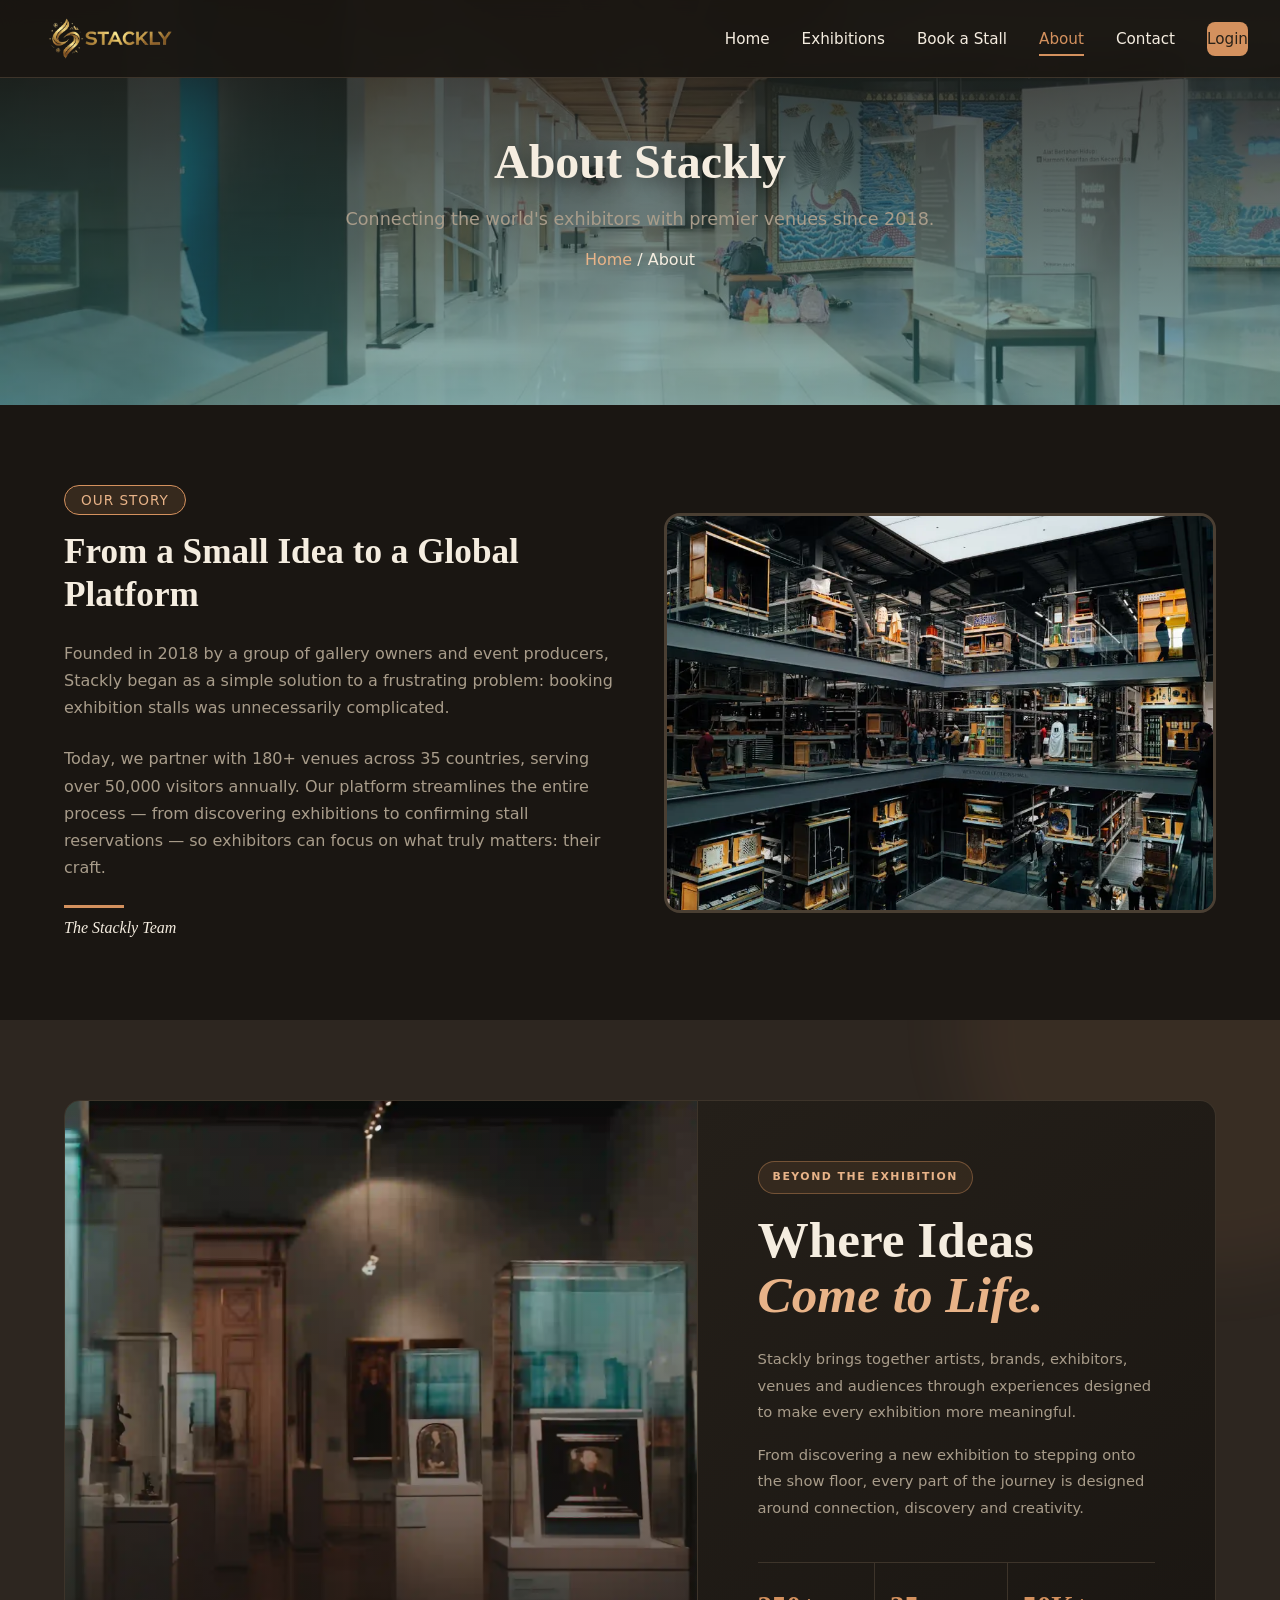
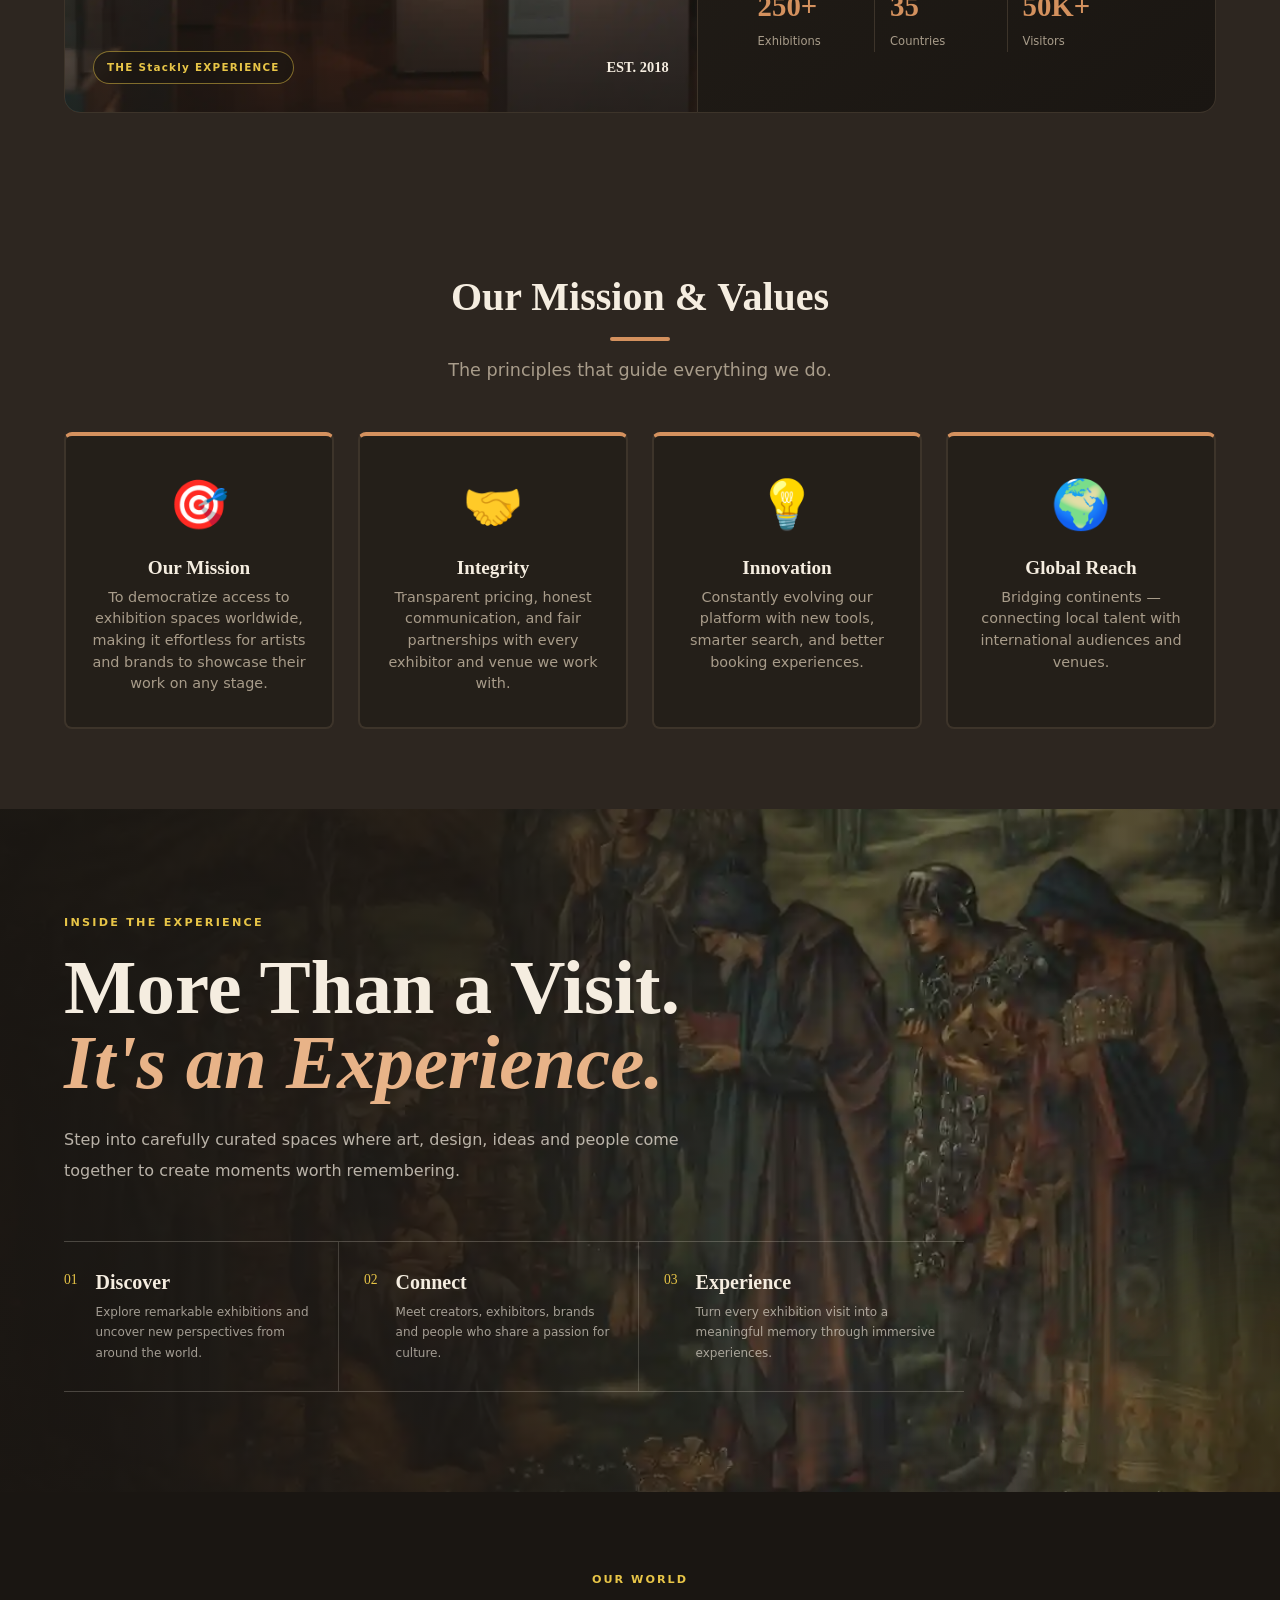
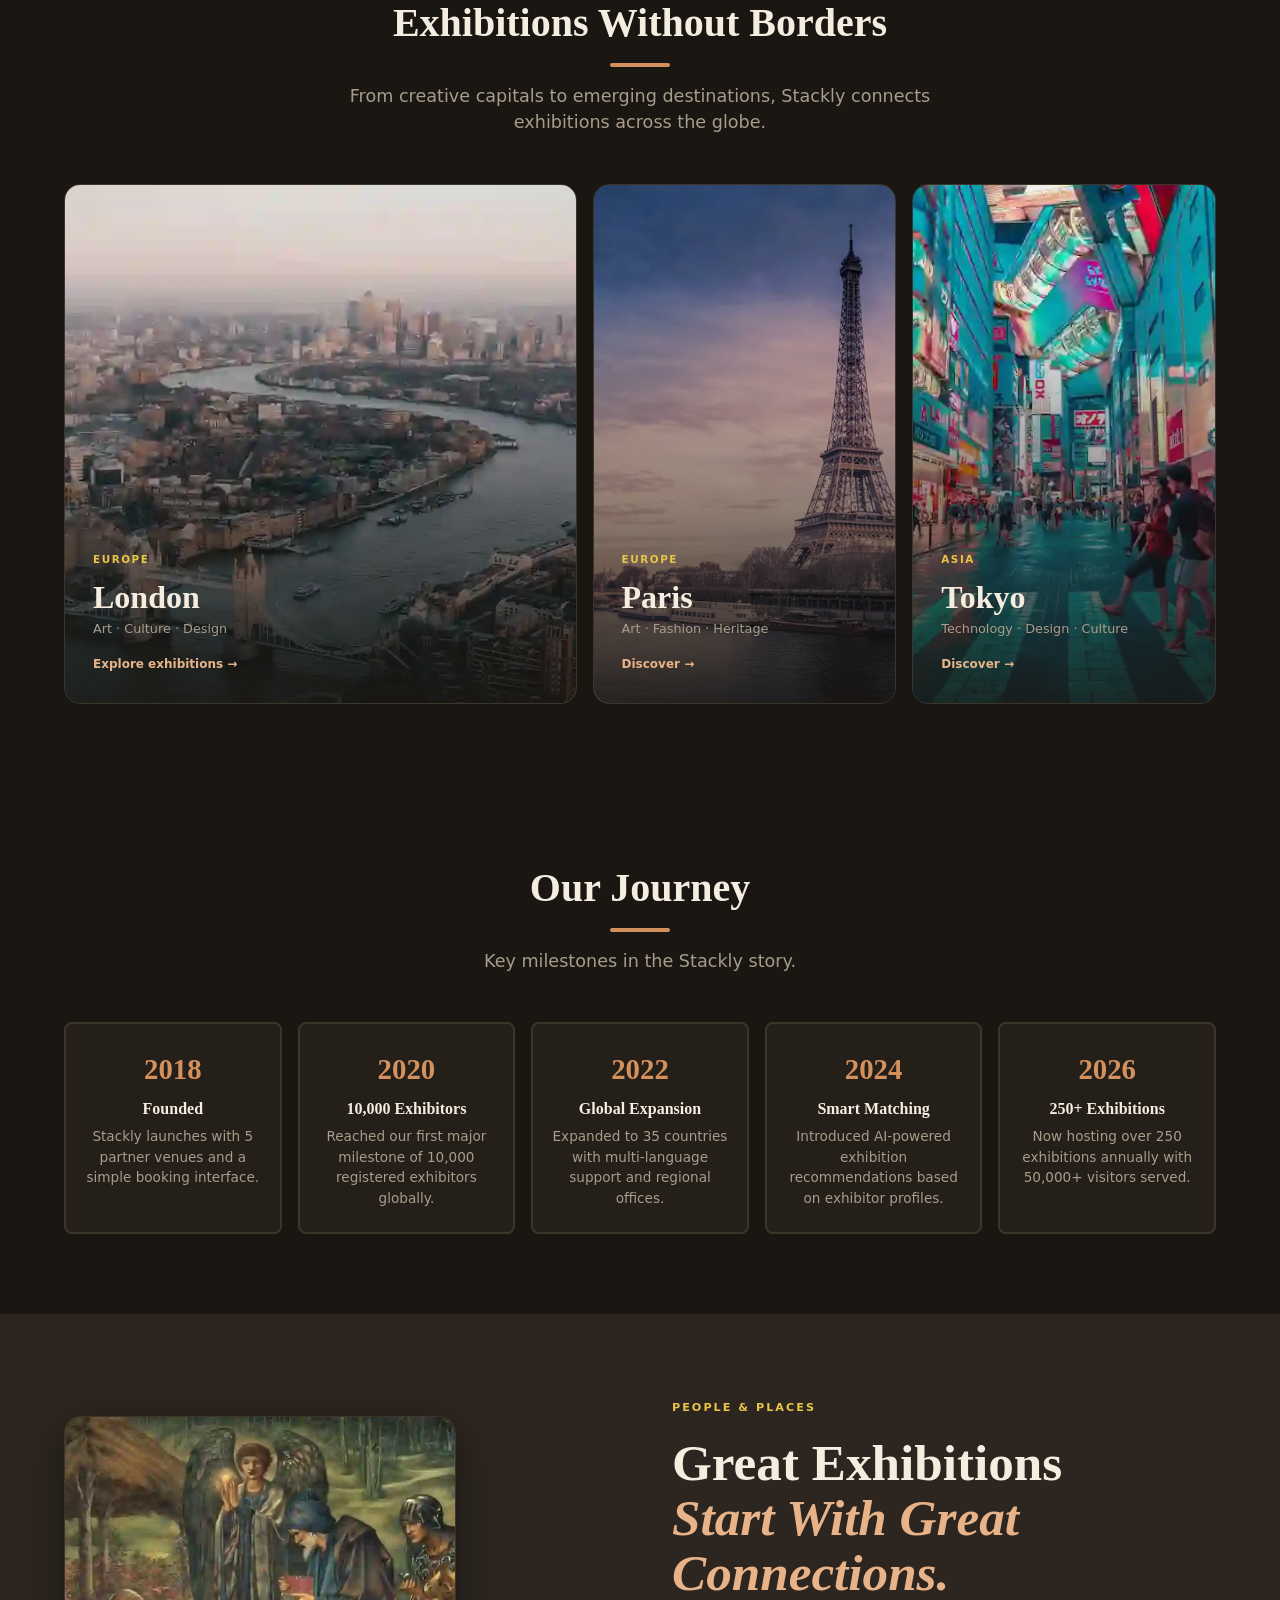
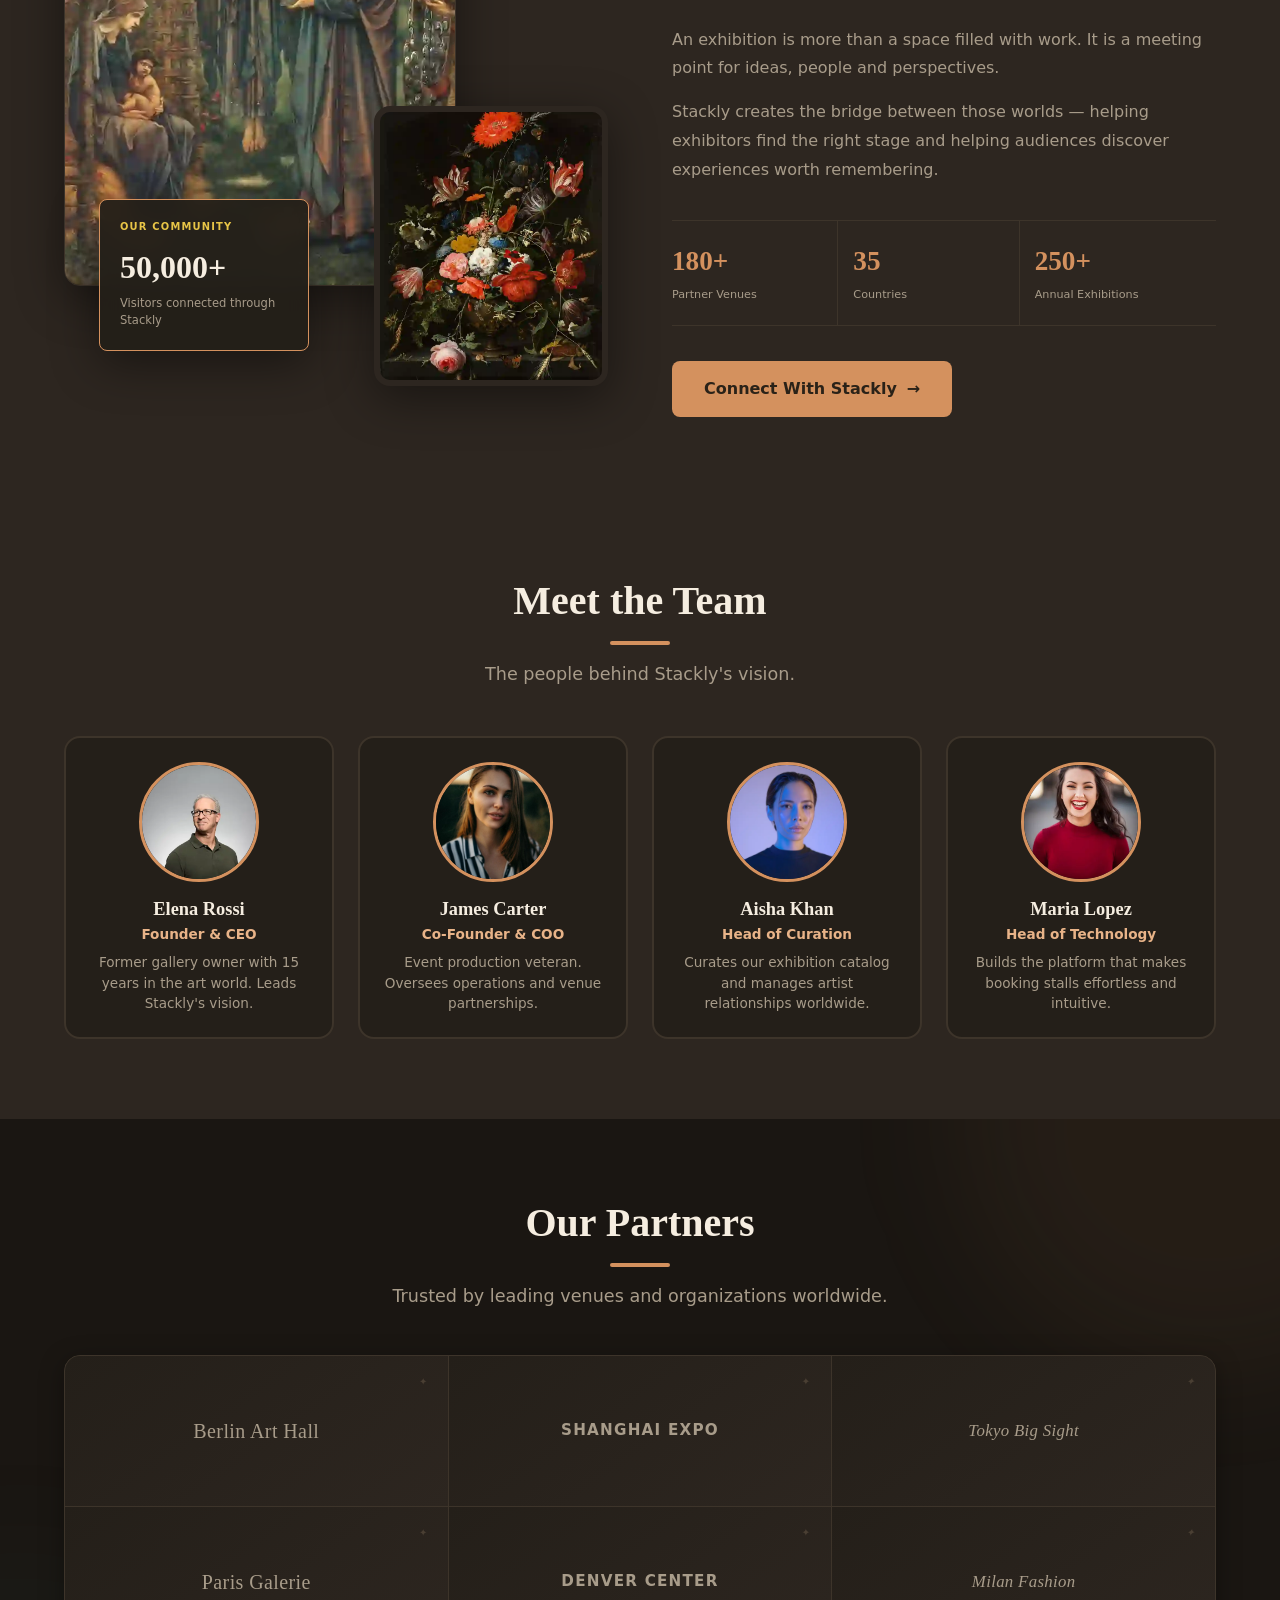
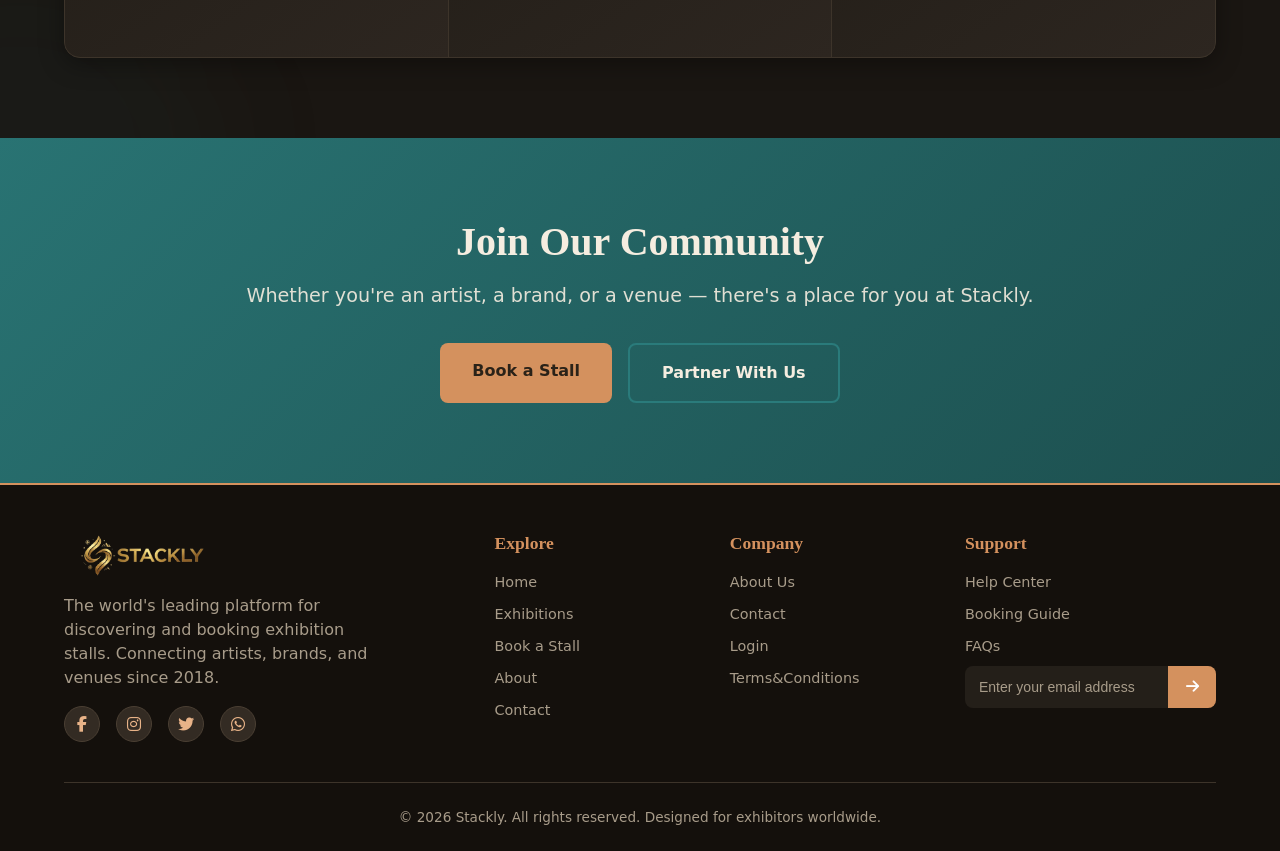
==== about.html @ 8e067682 "first commit" ====
<!DOCTYPE html>
<html lang="en">
<head>
  <meta charset="UTF-8">
  <meta name="viewport" content="width=device-width, initial-scale=1.0">
  <title>About Us — Stackly</title>
  <link rel="stylesheet" href="https://cdnjs.cloudflare.com/ajax/libs/font-awesome/6.5.2/css/all.min.css">
  <link rel="stylesheet" href="css/common.css">
  <link rel="stylesheet" href="css/about.css">
</head>
<body>

  <!-- ===== NAVBAR ===== -->
  <nav class="navbar">
    <a href="index.html" class="nav-logo">
      <img src="images/logo.webp" alt="Stackly Logo">
    </a>
    <ul class="nav-links">
      <li><a href="index.html">Home</a></li>
      <li><a href="exhibitions.html">Exhibitions</a></li>
      <li><a href="booking.html">Book a Stall</a></li>
      <li><a href="about.html">About</a></li>
      <li><a href="contact.html">Contact</a></li>
      <li><a href="login.html" class="nav-cta">Login</a></li>
    </ul>
    <button class="nav-toggle" aria-label="Menu">
      <span></span><span></span><span></span>
    </button>
  </nav>

  <!-- ===== MOBILE DRAWER ===== -->
  <div class="drawer-overlay"></div>
  <aside class="mobile-drawer">
    <button class="drawer-close" aria-label="Close">&times;</button>
    <a href="index.html">Home</a>
    <a href="exhibitions.html">Exhibitions</a>
    <a href="booking.html">Book a Stall</a>
    <a href="about.html">About</a>
    <a href="contact.html">Contact</a>
    <a href="login.html" class="nav-cta">Login</a>

    <!-- ===== DRAWER CONTACT DETAILS ===== -->
    <div class="drawer-contact">

      <div class="drawer-contact-title">
        <span>CONTACT US</span>
      </div>

      <a href="tel:+18005550198" class="drawer-contact-item">
        <span class="drawer-contact-icon">
          <i class="fas fa-phone"></i>
        </span>
        <span>
          <small>Call Us</small>
          +1 800 555 0198
        </span>
      </a>

      <a href="mailto:hello@Stackly.com" class="drawer-contact-item">
        <span class="drawer-contact-icon">

          <i class="fas fa-envelope"></i>
        </span>
        <span>
          <small>Email</small>
          hello@Stackly.com
        </span>
      </a>

      <div class="drawer-contact-item">
        <span class="drawer-contact-icon">
          <i class="fas fa-location-dot"></i>
        </span>
        <span>
          <small>Studio</small>
          Berlin, Germany
         </span>
      </div>

    </div>

  </aside>

  <!-- ===== SECTION 1: HERO BANNER ===== -->
  <section class="about-banner">
    <div class="ab-bg"></div>
    <div class="ab-overlay"></div>
    <div class="container ab-content">
      <h1 class="reveal-scale">About Stackly</h1>
      <p class="reveal reveal-delay-1">Connecting the world's exhibitors with premier venues since 2018.</p>
      <div class="breadcrumb reveal reveal-delay-2"><a href="index.html">Home</a> / <span>About</span></div>
    </div>
  </section>

  <!-- ===== SECTION 2: OUR STORY ===== -->
  <section class="section story-section">
    <div class="container">
      <div class="story-grid">
        <div class="story-text reveal-left">
          <span class="story-tag">Our Story</span>
          <h2>From a Small Idea to a Global Platform</h2>
          <p>Founded in 2018 by a group of gallery owners and event producers, Stackly began as a simple solution to a frustrating problem: booking exhibition stalls was unnecessarily complicated.</p>
          <p>Today, we partner with 180+ venues across 35 countries, serving over 50,000 visitors annually. Our platform streamlines the entire process — from discovering exhibitions to confirming stall reservations — so exhibitors can focus on what truly matters: their craft.</p>
          <div class="story-signature">
            <div class="sig-line"></div>
            <span>The Stackly Team</span>
          </div>
        </div>
        <div class="story-img reveal-right">
          <img src="images/about1.webp" alt="Modern art museum">
        </div>
      </div>
    </div>
  </section>

<!-- ==========================================
     SECTION: THE Stackly EXPERIENCE
========================================== -->
<section class="experience-section">

  <div class="container">

    <div class="experience-grid">

      <!-- IMAGE -->
      <div class="experience-main-image reveal-left">

        <img
          src="images/about2.webp"
          alt="People exploring an art exhibition">

        <div class="experience-image-overlay"></div>

        <div class="experience-image-label">
          <span>THE Stackly EXPERIENCE</span>
          <strong>EST. 2018</strong>
        </div>

      </div>


      <!-- CONTENT -->
      <div class="experience-content reveal-right">

        <span class="experience-tag">
          BEYOND THE EXHIBITION
        </span>

        <h2>
          Where Ideas
          <span>Come to Life.</span>
        </h2>

        <p>
          Stackly brings together artists, brands, exhibitors,
          venues and audiences through experiences designed
          to make every exhibition more meaningful.
        </p>

        <p>
          From discovering a new exhibition to stepping onto
          the show floor, every part of the journey is designed
          around connection, discovery and creativity.
        </p>

        <div class="experience-stats">

          <div>
            <strong>250+</strong>
            <span>Exhibitions</span>
          </div>

          <div>
            <strong>35</strong>
            <span>Countries</span>
          </div>

          <div>
            <strong>50K+</strong>
            <span>Visitors</span>
          </div>

        </div>

      </div>

    </div>

  </div>

</section>

  <!-- ===== SECTION 3: MISSION & VALUES ===== -->
  <section class="section values-section">
    <div class="container">
      <div class="section-title reveal">
        <h2>Our Mission &amp; Values</h2>
        <div class="accent-line"></div>
        <p>The principles that guide everything we do.</p>
      </div>
      <div class="values-grid">
        <div class="value-card reveal-scale">
          <div class="value-icon">🎯</div>
          <h3>Our Mission</h3>
          <p>To democratize access to exhibition spaces worldwide, making it effortless for artists and brands to showcase their work on any stage.</p>
        </div>
        <div class="value-card reveal-scale reveal-delay-1">
          <div class="value-icon">🤝</div>
          <h3>Integrity</h3>
          <p>Transparent pricing, honest communication, and fair partnerships with every exhibitor and venue we work with.</p>
        </div>
        <div class="value-card reveal-scale reveal-delay-2">
          <div class="value-icon">💡</div>
          <h3>Innovation</h3>
          <p>Constantly evolving our platform with new tools, smarter search, and better booking experiences.</p>
        </div>
        <div class="value-card reveal-scale reveal-delay-3">
          <div class="value-icon">🌍</div>
          <h3>Global Reach</h3>
          <p>Bridging continents — connecting local talent with international audiences and venues.</p>
        </div>
      </div>
    </div>
  </section>

<!-- ==========================================
     SECTION: INSIDE THE EXPERIENCE
========================================== -->
<section class="inside-section">

  <div class="inside-bg"></div>
  <div class="inside-overlay"></div>

  <div class="container">

    <div class="inside-content">

      <span class="inside-eyebrow reveal">
        INSIDE THE EXPERIENCE
      </span>

      <h2 class="reveal">
        More Than a Visit.
        <span>It's an Experience.</span>
      </h2>

      <p class="reveal">
        Step into carefully curated spaces where art, design,
        ideas and people come together to create moments worth
        remembering.
      </p>

      <div class="inside-features">

        <div class="inside-feature reveal">

          <span class="inside-number">01</span>

          <div>
            <h3>Discover</h3>
            <p>
              Explore remarkable exhibitions and uncover
              new perspectives from around the world.
            </p>
          </div>

        </div>


        <div class="inside-feature reveal">

          <span class="inside-number">02</span>

          <div>
            <h3>Connect</h3>
            <p>
              Meet creators, exhibitors, brands and people
              who share a passion for culture.
            </p>
          </div>

        </div>


        <div class="inside-feature reveal">

          <span class="inside-number">03</span>

          <div>
            <h3>Experience</h3>
            <p>
              Turn every exhibition visit into a meaningful
              memory through immersive experiences.
            </p>
          </div>

        </div>

      </div>

    </div>

  </div>

</section>

<!-- ==========================================
     SECTION: A WORLD OF EXHIBITIONS
========================================== -->
<section class="world-section">

  <div class="container">

    <div class="section-title reveal">
      <span class="world-eyebrow">OUR WORLD</span>

      <h2>Exhibitions Without Borders</h2>

      <div class="accent-line"></div>

      <p>
        From creative capitals to emerging destinations,
        Stackly connects exhibitions across the globe.
      </p>
    </div>


    <div class="world-grid">

      <!-- LONDON -->
      <a href="error.html" class="world-card world-card-large reveal-left">

        <img
          src="images/home11.webp"
          alt="London exhibition destination">

        <div class="world-card-overlay"></div>

        <div class="world-card-content">

          <span>EUROPE</span>

          <h3>London</h3>

          <p>Art · Culture · Design</p>

          <strong>Explore exhibitions →</strong>

        </div>

      </a>


      <!-- PARIS -->
      <a href="error.html" class="world-card reveal-scale">

        <img
          src="images/about4.webp"
          alt="Paris exhibition destination">

        <div class="world-card-overlay"></div>

        <div class="world-card-content">

          <span>EUROPE</span>

          <h3>Paris</h3>

          <p>Art · Fashion · Heritage</p>

          <strong>Discover →</strong>

        </div>

      </a>


      <!-- TOKYO -->
      <a href="error.html" class="world-card reveal-right">

        <img
          src="images/home13.webp"
          alt="Tokyo exhibition destination">

        <div class="world-card-overlay"></div>

        <div class="world-card-content">

          <span>ASIA</span>

          <h3>Tokyo</h3>

          <p>Technology · Design · Culture</p>

          <strong>Discover →</strong>

        </div>

      </a>

    </div>

  </div>

</section>

  <!-- ===== SECTION 4: MILESTONES ===== -->
  <section class="section milestones-section">
    <div class="container">
      <div class="section-title reveal">
        <h2>Our Journey</h2>
        <div class="accent-line"></div>
        <p>Key milestones in the Stackly story.</p>
      </div>
      <div class="milestones-grid">
        <div class="milestone-card reveal-scale">
          <div class="milestone-year">2018</div>
          <div class="milestone-body">
            <h3>Founded</h3>
            <p>Stackly launches with 5 partner venues and a simple booking interface.</p>
          </div>
        </div>
        <div class="milestone-card reveal-scale reveal-delay-1">
          <div class="milestone-year">2020</div>
          <div class="milestone-body">
            <h3>10,000 Exhibitors</h3>
            <p>Reached our first major milestone of 10,000 registered exhibitors globally.</p>
          </div>
        </div>
        <div class="milestone-card reveal-scale reveal-delay-2">
          <div class="milestone-year">2022</div>
          <div class="milestone-body">
            <h3>Global Expansion</h3>
            <p>Expanded to 35 countries with multi-language support and regional offices.</p>
          </div>
        </div>
        <div class="milestone-card reveal-scale reveal-delay-3">
          <div class="milestone-year">2024</div>
          <div class="milestone-body">
            <h3>Smart Matching</h3>
            <p>Introduced AI-powered exhibition recommendations based on exhibitor profiles.</p>
          </div>
        </div>
        <div class="milestone-card reveal-scale reveal-delay-4">
          <div class="milestone-year">2026</div>
          <div class="milestone-body">
            <h3>250+ Exhibitions</h3>
            <p>Now hosting over 250 exhibitions annually with 50,000+ visitors served.</p>
          </div>
        </div>
      </div>
    </div>
  </section>

<!-- ==========================================
     SECTION: PEOPLE & PLACES
========================================== -->
<section class="people-section">

  <div class="container">

    <div class="people-grid">

      <!-- LEFT COLLAGE -->
      <div class="people-gallery">

        <div class="people-image people-image-main reveal-left">

          <img
            src="images/about6.webp"
            alt="Visitors viewing artwork">

        </div>

        <div class="people-image people-image-small reveal-scale">

          <img
            src="images/artwork.webp"
            alt="Gallery artwork">

        </div>

        <div class="people-floating-card reveal">

          <span>OUR COMMUNITY</span>

          <strong>50,000+</strong>

          <p>Visitors connected through Stackly</p>

        </div>

      </div>


      <!-- RIGHT CONTENT -->
      <div class="people-content reveal-right">

        <span class="people-tag">
          PEOPLE &amp; PLACES
        </span>

        <h2>
          Great Exhibitions
          <span>Start With Great Connections.</span>
        </h2>

        <p>
          An exhibition is more than a space filled with work.
          It is a meeting point for ideas, people and perspectives.
        </p>

        <p>
          Stackly creates the bridge between those worlds —
          helping exhibitors find the right stage and helping
          audiences discover experiences worth remembering.
        </p>


        <div class="people-highlights">

          <div class="people-highlight">
            <strong>180+</strong>
            <span>Partner Venues</span>
          </div>

          <div class="people-highlight">
            <strong>35</strong>
            <span>Countries</span>
          </div>

          <div class="people-highlight">
            <strong>250+</strong>
            <span>Annual Exhibitions</span>
          </div>

        </div>


        <a href="error.html" class="btn btn-primary">
          Connect With Stackly
          <span>→</span>
        </a>

      </div>

    </div>

  </div>

</section>

  <!-- ===== SECTION 5: TEAM ===== -->
  <section class="section team-section">
    <div class="container">
      <div class="section-title reveal">
        <h2>Meet the Team</h2>
        <div class="accent-line"></div>
        <p>The people behind Stackly's vision.</p>
      </div>
      <div class="team-grid">
        <div class="team-card reveal-scale">
          <img src="images/person1.webp" alt="Elena Rossi">
          <h3>Elena Rossi</h3>
          <span>Founder &amp; CEO</span>
          <p>Former gallery owner with 15 years in the art world. Leads Stackly's vision.</p>
        </div>
        <div class="team-card reveal-scale reveal-delay-1">
          <img src="images/person2.webp" alt="James Carter">
          <h3>James Carter</h3>
          <span>Co-Founder &amp; COO</span>
          <p>Event production veteran. Oversees operations and venue partnerships.</p>
        </div>
        <div class="team-card reveal-scale reveal-delay-2">
          <img src="images/person3.webp" alt="Aisha Khan">
          <h3>Aisha Khan</h3>
          <span>Head of Curation</span>
          <p>Curates our exhibition catalog and manages artist relationships worldwide.</p>
        </div>
        <div class="team-card reveal-scale reveal-delay-3">
          <img src="images/person4.webp" alt="Maria Lopez">
          <h3>Maria Lopez</h3>
          <span>Head of Technology</span>
          <p>Builds the platform that makes booking stalls effortless and intuitive.</p>
        </div>
      </div>
    </div>
  </section>

  <!-- ===== SECTION 6: PARTNERS ===== -->
  <section class="section partners-section">
    <div class="container">
      <div class="section-title reveal">
        <h2>Our Partners</h2>
        <div class="accent-line"></div>
        <p>Trusted by leading venues and organizations worldwide.</p>
      </div>
      <div class="partners-grid reveal-scale">
        <div class="partner-logo">Berlin Art Hall</div>
        <div class="partner-logo">Shanghai Expo</div>
        <div class="partner-logo">Tokyo Big Sight</div>
        <div class="partner-logo">Paris Galerie</div>
        <div class="partner-logo">Denver Center</div>
        <div class="partner-logo">Milan Fashion</div>
      </div>
    </div>
  </section>

  <!-- ===== SECTION 7: JOIN CTA ===== -->
  <section class="join-section">
    <div class="join-overlay"></div>
    <div class="container join-content reveal-scale">
      <h2>Join Our Community</h2>
      <p>Whether you're an artist, a brand, or a venue — there's a place for you at Stackly.</p>
      <div class="join-btns">
        <a href="error.html" class="btn btn-primary">Book a Stall</a>
        <a href="error.html" class="btn btn-secondary">Partner With Us</a>
      </div>
    </div>
  </section>

  <!-- ===== FOOTER ===== -->
  <footer class="footer">
    <div class="container">
      <div class="footer-grid">
        <div class="footer-brand">
          <a href="index.html" class="nav-logo">
            <img src="images/logo.webp" alt="Stackly Logo">
          </a>
          <p>The world's leading platform for discovering and booking exhibition stalls. Connecting artists, brands, and venues since 2018.</p>
          <div class="footer-socials">
            <a href="#" aria-label="Facebook"><i class="fab fa-facebook-f"></i></a>
            <a href="#" aria-label="Instagram"><i class="fab fa-instagram"></i></i></a>
            <a href="#" aria-label="twitter"><i class="fab fa-twitter"></i></i></a>
            <a href="#" aria-label="Whatsapp"><i class="fab fa-whatsapp"></i></i></a>
            
          </div>
        </div>
        <div class="footer-col">
          <h4>Explore</h4>
          <ul>
            <li><a href="index.html">Home</a></li>
            <li><a href="exhibitions.html">Exhibitions</a></li>
            <li><a href="booking.html">Book a Stall</a></li>
            <li><a href="about.html">About</a></li>
            <li><a href="contact.html">Contact</a></li>
          </ul>
        </div>
        <div class="footer-col">
          <h4>Company</h4>
          <ul>
            <li><a href="about.html">About Us</a></li>
            <li><a href="contact.html">Contact</a></li>
            <li><a href="login.html">Login</a></li>
            <li><a href="login.html">Terms&Conditions</a></li>
          </ul>
        </div>
        <div class="footer-col">
          <h4>Support</h4>
          <ul>
            <li><a href="contact.html">Help Center</a></li>
            <li><a href="booking.html">Booking Guide</a></li>
            <li><a href="contact.html">FAQs</a></li>

            <form class="newsletter-form">
              <input 
                type="email" 
                placeholder="Enter your email address" 
                aria-label="Email address"
                required
              >
              <button type="submit" aria-label="Subscribe">
                <i class="fas fa-arrow-right"></i>
              </button>
            </form>

          </ul>
        </div>

        
      </div>
      <div class="footer-bottom">
        <p>&copy; 2026 Stackly. All rights reserved. Designed for exhibitors worldwide.</p>
      </div>
    </div>
  </footer>

  <script src="js/common.js"></script>
  <script src="js/about.js"></script>
</body>
</html>
---- css/common.css ----
/* ============================================
   Exhibition Booking Platform — Shared Styles
   ============================================ */

/* ---------- Design Tokens ---------- */
:root {
  /* Color palette — warm amber + deep teal on charcoal */
  --primary: #d4915e;
  --primary-dark: #b87340;
  --primary-light: #e8b388;
  --secondary: #2a7b7b;
  --secondary-dark: #1d5757;
  --secondary-light: #4a9d9d;
  --accent: #e8c547;
  --accent-dark: #c9a82f;
  --success: #4a9d5f;
  --warning: #e8a83f;
  --error: #c75450;
  --error-light: #e07870;

  /* Neutrals */
  --bg-main: #1a1612;
  --bg-card: #241f19;
  --bg-section: #2d2620;
  --bg-light: #f5f0e8;
  --surface: #332b23;
  --text-main: #f5ede0;
  --text-muted: #a89c8a;
  --text-dark: #2a2218;
  --border-default: #3d342a;
  --border-light: #4a3f33;

  /* Fonts */
  --font-heading: "Georgia", "Times New Roman", serif;
  --font-body: "Segoe UI", system-ui, -apple-system, sans-serif;

  /* Spacing (8px system) */
  --space-1: 8px;
  --space-2: 16px;
  --space-3: 24px;
  --space-4: 32px;
  --space-5: 40px;
  --space-6: 48px;
  --space-7: 64px;
  --space-8: 80px;

  /* Radii */
  --radius-sm: 4px;
  --radius-md: 8px;
  --radius-lg: 16px;
  --radius-xl: 24px;

  /* Shadows */
  --shadow-sm: 0 2px 8px rgba(0,0,0,0.3);
  --shadow-md: 0 6px 24px rgba(0,0,0,0.35);
  --shadow-lg: 0 12px 48px rgba(0,0,0,0.45);
  --shadow-glow: 0 0 32px rgba(212,145,94,0.3);

  /* Transitions */
  --ease-default: cubic-bezier(0.25, 0.46, 0.45, 0.94);
  --ease-bounce: cubic-bezier(0.34, 1.56, 0.64, 1);
  --duration: 0.4s;
}

/* ---------- Reset ---------- */
* {
  margin: 0;
  padding: 0;
  box-sizing: border-box;
}

html {
  scroll-behavior: smooth;
  font-size: 16px;
}

body {
  font-family: var(--font-body);
  background-color: var(--bg-main);
  color: var(--text-main);
  line-height: 1.5;
  overflow-x: hidden;
  -webkit-font-smoothing: antialiased;
}

h1, h2, h3, h4, h5, h6 {
  font-family: var(--font-heading);
  line-height: 1.2;
  font-weight: 700;
}

a { color: var(--primary-light); text-decoration: none; }
a:hover { color: var(--accent); }

img { max-width: 100%; display: block; }

ul { list-style: none; }

/* ---------- Container ---------- */
.container {
  width: 100%;
  max-width: 1200px;
  margin: 0 auto;
  padding: 0 var(--space-3);
}

/* ============================================
   NAVBAR
   ============================================ */
.navbar {
  position: fixed;
  top: 0;
  left: 0;
  width: 100%;
  z-index: 1000;
  display: flex;
  align-items: center;
  justify-content: space-between;
  padding: var(--space-2) var(--space-4);
  background: rgba(26, 22, 18, 0.92);
  backdrop-filter: blur(12px);
  border-bottom: 1px solid var(--border-default);
  transition: padding var(--duration) var(--ease-default);
}

.navbar.scrolled {
  padding: var(--space-1) var(--space-4);
  background: rgba(26, 22, 18, 0.97);
  box-shadow: var(--shadow-md);
}

.nav-logo {
  font-family: var(--font-heading);
  font-size: 1.5rem;
  font-weight: 700;
  color: var(--text-main);
  display: flex;
  align-items: center;
  gap: var(--space-1);
}

.nav-logo span {
  color: var(--primary);
}

.nav-links {
  display: flex;
  align-items: center;
  gap: var(--space-4);
}

.nav-links a {
  color: var(--text-main);
  font-size: 0.95rem;
  font-weight: 500;
  position: relative;
  padding: var(--space-1) 0;
  transition: color var(--duration) var(--ease-default);
}

.nav-links a::after {
  content: "";
  position: absolute;
  bottom: 0;
  left: 0;
  width: 0;
  height: 2px;
  background: var(--primary);
  transition: width 0.3s var(--ease-default);
}

.nav-links a:hover::after,
.nav-links a.active::after {
  width: 100%;
}

.nav-links a:hover,
.nav-links a.active {
  color: var(--primary);
}

.nav-cta {
  background: var(--primary);
  color: var(--text-dark) !important;
  padding: var(--space-1) var(--space-3);
  border-radius: var(--radius-md);
  font-weight: 700;
  transition: all var(--duration) var(--ease-default);
}

.nav-cta::after { display: none; }

.nav-cta:hover {
  background: var(--accent);
  transform: translateY(-2px);
  box-shadow: var(--shadow-glow);
}

/* ---------- Hamburger Toggle ---------- */
.nav-toggle {
  display: none;
  flex-direction: column;
  gap: 5px;
  background: none;
  border: none;
  cursor: pointer;
  padding: var(--space-1);
  z-index: 1001;
}

.nav-toggle span {
  width: 28px;
  height: 3px;
  background: var(--text-main);
  border-radius: 3px;
  transition: all var(--duration) var(--ease-default);
}

.nav-toggle.active span:nth-child(1) {
  transform: rotate(45deg) translate(6px, 6px);
}
.nav-toggle.active span:nth-child(2) {
  opacity: 0;
}
.nav-toggle.active span:nth-child(3) {
  transform: rotate(-45deg) translate(7px, -7px);
}

/* ---------- Mobile Drawer — full height, half width ---------- */
.mobile-drawer {
  position: fixed;
  top: 0;
  right: -50vw;
  width: 50vw;
  height: 100vh;
  background: var(--bg-section);
  border-left: 2px solid var(--primary);
  display: flex;
  flex-direction: column;
  justify-content: center;
  align-items: center;
  gap: var(--space-4);
  z-index: 999;
  transition: right 0.5s var(--ease-bounce);
  box-shadow: var(--shadow-lg);
}

.mobile-drawer.open {
  right: 0;
}

.mobile-drawer a {
  font-family: var(--font-heading);
  font-size: 1.3rem;
  color: var(--text-main);
  transition: all var(--duration) var(--ease-default);
  position: relative;
}

.mobile-drawer a:hover {
  color: var(--primary);
  transform: translateX(-12px);
}

.mobile-drawer .nav-cta {
  font-size: 1.1rem;
  margin-top: var(--space-2);
}

.mobile-drawer .nav-cta::after { display: none; }

.drawer-close {
  position: absolute;
  top: var(--space-3);
  right: var(--space-3);
  width: 40px;
  height: 40px;
  border-radius: 50%;
  background: var(--surface);
  border: 1px solid var(--border-light);
  color: var(--text-main);
  font-size: 1.5rem;
  cursor: pointer;
  display: flex;
  align-items: center;
  justify-content: center;
  transition: all var(--duration) var(--ease-default);
}

.drawer-close:hover {
  background: var(--error);
  transform: rotate(90deg);
}

/* Overlay behind drawer */
.drawer-overlay {
  position: fixed;
  inset: 0;
  background: rgba(0,0,0,0.6);
  z-index: 998;
  opacity: 0;
  visibility: hidden;
  transition: opacity var(--duration) var(--ease-default);
}

.drawer-overlay.visible {
  opacity: 1;
  visibility: visible;
}

/* ============================================
   FOOTER
   ============================================ */
.footer {
  background: #14100c;
  border-top: 2px solid var(--primary);
  padding: var(--space-6) 0 var(--space-3);
}

.footer-grid {
  display: grid;
  grid-template-columns: 2fr 1fr 1fr 1fr;
  gap: var(--space-5);
}

.footer-brand p {
  color: var(--text-muted);
  margin-top: var(--space-2);
  max-width: 320px;
}

.footer-col h4 {
  color: var(--primary);
  margin-bottom: var(--space-2);
  font-size: 1.1rem;
}

.footer-col ul li {
  margin-bottom: var(--space-1);
}

.footer-col ul li a {
  color: var(--text-muted);
  font-size: 0.9rem;
  transition: color var(--duration) var(--ease-default);
}

.footer-col ul li a:hover {
  color: var(--accent);
}

.footer-bottom {
  border-top: 1px solid var(--border-default);
  margin-top: var(--space-5);
  padding-top: var(--space-3);
  text-align: center;
  color: var(--text-muted);
  font-size: 0.85rem;
}

.footer-socials {
  display: flex;
  gap: var(--space-2);
  margin-top: var(--space-2);
}

.footer-socials a {
  width: 36px;
  height: 36px;
  border-radius: 50%;
  background: var(--surface);
  display: flex;
  align-items: center;
  justify-content: center;
  border: 1px solid var(--border-light);
  transition: all var(--duration) var(--ease-default);
}

.footer-socials a:hover {
  background: var(--primary);
  border-color: var(--primary);
  transform: translateY(-3px);
}

.footer-socials a svg {
  width: 18px;
  height: 18px;
  fill: var(--text-main);
}

/* ============================================
   BUTTONS
   ============================================ */
.btn {
  display: inline-block;
  padding: var(--space-2) var(--space-4);
  border-radius: var(--radius-md);
  font-weight: 700;
  font-size: 1rem;
  cursor: pointer;
  border: none;
  transition: all var(--duration) var(--ease-default);
  text-align: center;
}

.btn-primary {
  background: var(--primary);
  color: var(--text-dark);
}

.btn-primary:hover {
  background: var(--accent);
  transform: translateY(-3px);
  box-shadow: var(--shadow-glow);
}

.btn-secondary {
  background: transparent;
  color: var(--text-main);
  border: 2px solid var(--secondary);
}

.btn-secondary:hover {
  background: var(--secondary);
  transform: translateY(-3px);
}

.btn-outline {
  background: transparent;
  color: var(--primary);
  border: 2px solid var(--primary);
}

.btn-outline:hover {
  background: var(--primary);
  color: var(--text-dark);
}

/* ============================================
   SECTION UTILITY
   ============================================ */
.section {
  padding: var(--space-8) 0;
  position: relative;
}

.section-title {
  text-align: center;
  margin-bottom: var(--space-6);
}

.section-title h2 {
  font-size: 2.5rem;
  margin-bottom: var(--space-2);
}

.section-title .accent-line {
  width: 60px;
  height: 4px;
  background: var(--primary);
  margin: 0 auto;
  border-radius: 4px;
}

.section-title p {
  color: var(--text-muted);
  margin-top: var(--space-2);
  font-size: 1.1rem;
  max-width: 600px;
  margin-left: auto;
  margin-right: auto;
}

/* ============================================
   SCROLL ANIMATIONS
   ============================================ */
.reveal {
  opacity: 0;
  transform: translateY(40px);
  transition: opacity 0.7s var(--ease-default), transform 0.7s var(--ease-default);
}

.reveal.visible {
  opacity: 1;
  transform: translateY(0);
}

.reveal-left {
  opacity: 0;
  transform: translateX(-60px);
  transition: opacity 0.7s var(--ease-default), transform 0.7s var(--ease-default);
}

.reveal-left.visible {
  opacity: 1;
  transform: translateX(0);
}

.reveal-right {
  opacity: 0;
  transform: translateX(60px);
  transition: opacity 0.7s var(--ease-default), transform 0.7s var(--ease-default);
}

.reveal-right.visible {
  opacity: 1;
  transform: translateX(0);
}

.reveal-scale {
  opacity: 0;
  transform: scale(0.85);
  transition: opacity 0.7s var(--ease-default), transform 0.7s var(--ease-bounce);
}

.reveal-scale.visible {
  opacity: 1;
  transform: scale(1);
}

/* Stagger delays */
.reveal-delay-1 { transition-delay: 0.15s; }
.reveal-delay-2 { transition-delay: 0.3s; }
.reveal-delay-3 { transition-delay: 0.45s; }
.reveal-delay-4 { transition-delay: 0.6s; }
.reveal-delay-5 { transition-delay: 0.75s; }

/* ============================================
   RESPONSIVE
   ============================================ */
@media (max-width: 900px) {
  .footer-grid {
    grid-template-columns: 1fr 1fr;
  }
}

@media (max-width: 768px) {
  .nav-links {
    display: none;
  }
  .nav-toggle {
    display: flex;
  }
  .section-title h2 {
    font-size: 2rem;
  }
  .mobile-drawer {
    width: 50vw;
  }
}

@media (max-width: 500px) {
  .container {
    padding: 0 var(--space-2);
  }
  .footer-grid {
    grid-template-columns: 1fr;
  }
  .mobile-drawer {
    width: 65vw;
  }
  .section {
    padding: var(--space-6) 0;
  }
  .section-title h2 {
    font-size: 1.7rem;
  }
}


/* =========================================================
   MOBILE NAVIGATION DRAWER - FIX
   ========================================================= */

/* Prevent horizontal overflow */
html,
body {
  overflow-x: hidden;
}

/* Desktop - drawer completely hidden */
.mobile-drawer,
.drawer-overlay {
  display: none;
}


/* =========================================================
   MOBILE DRAWER - FINAL LAYOUT
   ========================================================= */

@media (max-width: 900px) {

  .mobile-drawer {
    position: fixed;
    top: 0;
    right: 0;

    width: 50vw;
    max-width: 360px;
    min-width: 280px;

    height: 100dvh;

    display: flex;
    flex-direction: column;

    padding: 72px 24px 20px;

    background: #241f19;

    border-left: 1px solid #4a3f33;

    z-index: 9999;

    overflow-y: auto;
    overflow-x: hidden;

    transform: translateX(105%);
    visibility: hidden;
    pointer-events: none;

    transition:
      transform 0.35s ease,
      visibility 0.35s ease;

    scrollbar-width: thin;
    scrollbar-color: #5a4b3c transparent;
  }


  .mobile-drawer.open {
    transform: translateX(0);
    visibility: visible;
    pointer-events: auto;
  }


  /* Hide scrollbar on Chrome / Edge */
  .mobile-drawer::-webkit-scrollbar {
    width: 4px;
  }

  .mobile-drawer::-webkit-scrollbar-track {
    background: transparent;
  }

  .mobile-drawer::-webkit-scrollbar-thumb {
    background: #5a4b3c;
    border-radius: 10px;
  }


  /* =======================================================
     CLOSE BUTTON
     ======================================================= */

  .drawer-close {
    position: absolute;
    top: 23px;
    right: 22px;

    width: 50px;
    height: 50px;

    display: flex;
    align-items: center;
    justify-content: center;

    border: 1px solid #5a4b3c;
    border-radius: 50%;

    background: transparent;
    color: #f5ede0;

    font-size: 30px;
    line-height: 1;

    cursor: pointer;

    z-index: 10;

    transition: all 0.3s ease;
  }

  .drawer-close:hover {
    background: #d4915e;
    border-color: #d4915e;
    color: #fff;
  }


  /* =======================================================
     MENU LINKS
     ======================================================= */

  .mobile-drawer > a {
    flex-shrink: 0;

    display: flex;
    align-items: center;
    justify-content: center;

    min-height: 48px;

    padding: 8px 5px;

    border-bottom: 1px solid #3d342a;

    color: #f5ede0;

    text-decoration: none;

    font-size: 14px;
    font-weight: 600;

    line-height: 1.2;

    transition:
      color 0.25s ease,
      border-color 0.25s ease;
  }

  .mobile-drawer > a:hover,
  .mobile-drawer > a.active {
    color: #d4915e;
    border-color: #d4915e;
  }


  /* =======================================================
     LOGIN BUTTON
     ======================================================= */

  .mobile-drawer > a.nav-cta {
    min-height: 46px;

    margin: 16px auto 0;

    padding: 0 22px;

    border: 1px solid #d4915e;

    background: #d4915e;
    color: #241f19;

    font-size: 15px;

    border-radius: 10px;
  }

  .mobile-drawer > a.nav-cta:hover {
    background: #b87340;
    border-color: #b87340;
    color: #fff;
  }


  /* =======================================================
     CONTACT SECTION
     ======================================================= */

  .drawer-contact {
    flex-shrink: 0;

    margin-top: 22px;
    padding-top: 18px;
    padding-bottom: 5px;

    border-top: 1px solid #3d342a;
  }


  .drawer-contact-title {
    margin-bottom: 13px;
  }

  .drawer-contact-title span {
    color: #d4915e;

    font-size: 9px;
    font-weight: 800;

    letter-spacing: 2px;
  }


  /* Contact item */

  .drawer-contact-item {
    display: flex;
    align-items: center;

    gap: 11px;

    margin-bottom: 11px;

    color: #d8cdbf;

    text-decoration: none;

    font-size: 11px;

    line-height: 1.25;
  }

  .drawer-contact-item:last-child {
    margin-bottom: 0;
  }


  /* Contact icon */

  .drawer-contact-icon {
    display: flex;
    align-items: center;
    justify-content: center;

    flex-shrink: 0;

    width: 34px;
    height: 34px;

    border: 1px solid #4a3f33;

    color: #d4915e;

    font-size: 11px;

    transition: all 0.25s ease;
  }

  .drawer-contact-item:hover .drawer-contact-icon {
    background: #d4915e;
    border-color: #d4915e;
    color: #fff;
  }


  .drawer-contact-item small {
    display: block;

    margin-bottom: 2px;

    color: #887c6e;

    font-size: 7px;
    font-weight: 700;

    letter-spacing: 1.2px;
    text-transform: uppercase;
  }

}


/* =========================================================
   EXTRA SMALL SCREENS
   ========================================================= */

@media (max-width: 500px) {

  .mobile-drawer {
    width: 72vw;
    min-width: 0;

    padding: 68px 20px 18px;
  }

  .drawer-close {
    top: 18px;
    right: 18px;

    width: 44px;
    height: 44px;

    font-size: 27px;
  }

  .mobile-drawer > a {
    min-height: 44px;
    font-size: 13px;
  }

  .mobile-drawer > a.nav-cta {
    min-height: 44px;

    margin-top: 13px;

    font-size: 14px;
  }

  .drawer-contact {
    margin-top: 18px;
    padding-top: 15px;
  }

  .drawer-contact-item {
    margin-bottom: 9px;
    font-size: 10px;
  }

  .drawer-contact-icon {
    width: 31px;
    height: 31px;
  }

}

/* =========================================================
   DRAWER CONTACT DETAILS
   ========================================================= */

.drawer-contact {
  margin-top: auto;
  padding-top: 22px;
  border-top: 1px solid #3d342a;
}

.drawer-contact-title {
  margin-bottom: 14px;
}

.drawer-contact-title span {
  color: #d4915e;
  font-size: 9px;
  font-weight: 800;
  letter-spacing: 2px;
}

.drawer-contact-item {
  display: flex;
  align-items: center;
  gap: 12px;

  margin-bottom: 13px;

  color: #d8cdbf;
  text-decoration: none;

  font-size: 11px;
  line-height: 1.4;
}

.drawer-contact-item:last-child {
  margin-bottom: 0;
}

.drawer-contact-item:hover {
  color: #d4915e;
}

.drawer-contact-icon {
  display: flex;
  align-items: center;
  justify-content: center;

  flex-shrink: 0;

  width: 34px;
  height: 34px;

  border: 1px solid #4a3f33;

  color: #d4915e;

  font-size: 12px;

  transition:
    background 0.25s ease,
    border-color 0.25s ease,
    color 0.25s ease;
}

.drawer-contact-item:hover .drawer-contact-icon {
  background: #d4915e;
  border-color: #d4915e;
  color: #fff;
}

.drawer-contact-item small {
  display: block;

  margin-bottom: 2px;

  color: #887c6e;

  font-size: 8px;
  font-weight: 700;
  letter-spacing: 1px;
  text-transform: uppercase;
}


.nav-logo img {
  height: 45px;
  width: auto;
  display: block;
  object-fit: contain;
}

/* ============================================
   NEWSLETTER
   ============================================ */

.newsletter-col p {
  color: var(--text-muted);
  font-size: 14px;
  line-height: 1.7;
  margin: 0 0 18px;
  max-width: 300px;
}

.newsletter-form {
  display: flex;
  width: 100%;
  max-width: 330px;
  border: 1px solid var(--borders);
  background: var(--bg-card);
  border-radius: 8px;
  overflow: hidden;
  margin-bottom: 14px;
}

.newsletter-form input {
  flex: 1;
  min-width: 0;
  border: none;
  outline: none;
  background: transparent;
  color: var(--text-main);
  padding: 13px 14px;
  font-size: 14px;
}

.newsletter-form input::placeholder {
  color: var(--text-muted);
}

.newsletter-form button {
  width: 48px;
  border: none;
  background: var(--primary);
  color: #fff;
  cursor: pointer;
  font-size: 15px;
  transition: background 0.3s ease;
}

.newsletter-form button:hover {
  background: var(--primary-dark);
}

.newsletter-col small {
  display: flex;
  align-items: center;
  gap: 7px;
  color: var(--text-muted);
  font-size: 12px;
}

.newsletter-col small i {
  color: var(--primary);
}
---- css/about.css ----
/* ============================================
   About Page — Unique Styles
   ============================================ */

/* ===== SECTION 1: BANNER ===== */
.about-banner {
  height: 45vh;
  min-height: 300px;
  position: relative;
  display: flex;
  align-items: center;
  justify-content: center;
  overflow: hidden;
}

.ab-bg {
  position: absolute;
  inset: 0;
  background: url("../images/painting2.webp") center/cover no-repeat;
  animation: abZoom 16s ease-in-out infinite alternate;
}

@keyframes abZoom {
  from { transform: scale(1); }
  to { transform: scale(1.12); }
}

.ab-overlay {
  position: absolute;
  inset: 0;
  background: linear-gradient(180deg, rgba(26,22,18,0.85) 0%, rgba(42,123,123,0.5) 100%);
}

.ab-content {
  position: relative;
  z-index: 2;
  text-align: center;
}

.ab-content h1 {
  font-size: 3rem;
  color: var(--text-main);
  margin-bottom: var(--space-2);
  text-shadow: 0 4px 20px rgba(0,0,0,0.5);
}

.ab-content p {
  color: var(--text-muted);
  font-size: 1.1rem;
  margin-bottom: var(--space-2);
}

/* ===== SECTION 2: STORY ===== */
.story-section {
  background: var(--bg-main);
}

.story-grid {
  display: grid;
  grid-template-columns: 1fr 1fr;
  gap: var(--space-6);
  align-items: center;
}

.story-tag {
  display: inline-block;
  padding: 4px 16px;
  background: rgba(212,145,94,0.15);
  border: 1px solid var(--primary);
  border-radius: var(--radius-xl);
  color: var(--primary-light);
  font-size: 0.85rem;
  text-transform: uppercase;
  letter-spacing: 1px;
  margin-bottom: var(--space-2);
}

.story-text h2 {
  font-size: 2.2rem;
  color: var(--text-main);
  margin-bottom: var(--space-3);
}

.story-text p {
  color: var(--text-muted);
  margin-bottom: var(--space-3);
  line-height: 1.7;
}

.story-signature {
  margin-top: var(--space-3);
}

.sig-line {
  width: 60px;
  height: 3px;
  background: var(--primary);
  margin-bottom: var(--space-1);
}

.story-signature span {
  color: var(--text-main);
  font-family: var(--font-heading);
  font-style: italic;
}

.story-img img {
  border-radius: var(--radius-lg);
  width: 100%;
  height: 400px;
  object-fit: cover;
  border: 3px solid var(--border-light);
  transition: transform 0.6s var(--ease-default);
}

.story-img:hover img {
  transform: scale(1.03);
}

/* ===== SECTION 3: VALUES ===== */
.values-section {
  background: var(--bg-section);
}

.values-grid {
  display: grid;
  grid-template-columns: repeat(4, 1fr);
  gap: var(--space-3);
}

.value-card {
  background: var(--bg-card);
  border: 2px solid var(--border-default);
  border-top: 4px solid var(--primary);
  border-radius: var(--radius-md);
  padding: var(--space-4) var(--space-3);
  text-align: center;
  transition: all var(--duration) var(--ease-default);
}

.value-card:hover {
  transform: translateY(-8px);
  border-top-color: var(--accent);
  box-shadow: var(--shadow-md);
}

.value-icon {
  font-size: 3rem;
  margin-bottom: var(--space-2);
}

.value-card h3 {
  font-size: 1.2rem;
  color: var(--text-main);
  margin-bottom: var(--space-1);
}

.value-card p {
  color: var(--text-muted);
  font-size: 0.9rem;
}

/* ===== SECTION 4: MILESTONES ===== */
.milestones-section {
  background: var(--bg-main);
}

.milestones-grid {
  display: grid;
  grid-template-columns: repeat(5, 1fr);
  gap: var(--space-2);
}

.milestone-card {
  background: var(--bg-card);
  border: 2px solid var(--border-default);
  border-radius: var(--radius-md);
  padding: var(--space-3) var(--space-2);
  text-align: center;
  transition: all var(--duration) var(--ease-default);
  position: relative;
  overflow: hidden;
}

.milestone-card::before {
  content: "";
  position: absolute;
  top: 0;
  left: 0;
  width: 100%;
  height: 4px;
  background: linear-gradient(90deg, var(--primary), var(--accent));
  transform: scaleX(0);
  transition: transform 0.4s var(--ease-default);
}

.milestone-card:hover {
  transform: translateY(-6px);
  border-color: var(--primary);
  box-shadow: var(--shadow-md);
}

.milestone-card:hover::before {
  transform: scaleX(1);
}

.milestone-year {
  font-family: var(--font-heading);
  font-size: 1.8rem;
  color: var(--primary);
  font-weight: 700;
  margin-bottom: var(--space-1);
}

.milestone-body h3 {
  font-size: 1rem;
  color: var(--text-main);
  margin-bottom: var(--space-1);
}

.milestone-body p {
  color: var(--text-muted);
  font-size: 0.85rem;
}

/* ===== SECTION 5: TEAM ===== */
.team-section {
  background: var(--bg-section);
}

.team-grid {
  display: grid;
  grid-template-columns: repeat(4, 1fr);
  gap: var(--space-3);
}

.team-card {
  background: var(--bg-card);
  border: 2px solid var(--border-default);
  border-radius: var(--radius-lg);
  padding: var(--space-3);
  text-align: center;
  transition: all var(--duration) var(--ease-default);
}

.team-card:hover {
  transform: translateY(-10px);
  border-color: var(--primary);
  box-shadow: var(--shadow-lg);
}

.team-card img {
  width: 120px;
  height: 120px;
  border-radius: 50%;
  object-fit: cover;
  margin: 0 auto var(--space-2);
  border: 3px solid var(--primary);
  transition: transform var(--duration) var(--ease-default);
}

.team-card:hover img {
  transform: scale(1.08);
  border-color: var(--accent);
}

.team-card h3 {
  font-size: 1.15rem;
  color: var(--text-main);
  margin-bottom: 4px;
}

.team-card span {
  display: block;
  color: var(--primary-light);
  font-size: 0.85rem;
  font-weight: 600;
  margin-bottom: var(--space-1);
}

.team-card p {
  color: var(--text-muted);
  font-size: 0.85rem;
}

/* ===== SECTION 6: PARTNERS ===== */

/* ============================================
   SECTION 6: PARTNERS
   ============================================ */

.partners-section {
  position: relative;
  padding: var(--space-8) 0;
  background: var(--bg-main);
  overflow: hidden;
}

/* Subtle background glow */
.partners-section::before {
  content: "";
  position: absolute;

  width: 500px;
  height: 500px;

  top: -250px;
  right: -180px;

  border-radius: 50%;

  background: rgba(212, 145, 94, 0.06);

  filter: blur(60px);

  pointer-events: none;
}

.partners-section::after {
  content: "";
  position: absolute;

  width: 400px;
  height: 400px;

  bottom: -220px;
  left: -180px;

  border-radius: 50%;

  background: rgba(42, 123, 123, 0.05);

  filter: blur(60px);

  pointer-events: none;
}


/* ============================================
   PARTNER GRID
   ============================================ */

.partners-grid {
  position: relative;
  z-index: 2;

  display: grid;

  grid-template-columns: repeat(3, 1fr);

  gap: 1px;

  background: var(--border-default);

  border: 1px solid var(--border-default);

  border-radius: var(--radius-lg);

  overflow: hidden;

  box-shadow: var(--shadow-md);
}


/* ============================================
   PARTNER LOGO
   ============================================ */

.partner-logo {
  position: relative;

  min-height: 150px;

  display: flex;

  align-items: center;
  justify-content: center;

  padding: 30px;

  background:
    linear-gradient(
      145deg,
      var(--bg-card),
      var(--bg-section)
    );

  color: var(--text-muted);

  font-family: var(--font-heading);

  font-size: 1.15rem;

  letter-spacing: 0.02em;

  text-align: center;

  transition:
    color var(--duration) var(--ease-default),
    background var(--duration) var(--ease-default),
    transform var(--duration) var(--ease-default);
}


/* Small gold line */

.partner-logo::before {
  content: "";

  position: absolute;

  top: 0;
  left: 50%;

  width: 0;
  height: 2px;

  background: var(--accent);

  transform: translateX(-50%);

  transition: width 0.35s ease;
}


/* Small decorative mark */

.partner-logo::after {
  content: "✦";

  position: absolute;

  top: 18px;
  right: 20px;

  color: var(--border-light);

  font-size: 0.65rem;

  transition:
    color var(--duration) var(--ease-default);
}


/* ============================================
   HOVER
   ============================================ */

.partner-logo:hover {
  z-index: 2;

  color: var(--text-main);

  background:
    linear-gradient(
      145deg,
      var(--surface),
      var(--bg-card)
    );

  transform: translateY(-3px);
}

.partner-logo:hover::before {
  width: 45px;
}

.partner-logo:hover::after {
  color: var(--accent);
}


/* ============================================
   PARTNER TYPOGRAPHY
   ============================================ */

.partner-logo:nth-child(1),
.partner-logo:nth-child(4) {
  font-family: Georgia, "Times New Roman", serif;

  font-size: 1.25rem;
}

.partner-logo:nth-child(2),
.partner-logo:nth-child(5) {
  font-family: var(--font-body);

  font-size: 0.95rem;

  font-weight: 600;

  letter-spacing: 0.08em;

  text-transform: uppercase;
}

.partner-logo:nth-child(3),
.partner-logo:nth-child(6) {
  font-family: var(--font-heading);

  font-size: 1.05rem;

  font-style: italic;
}


/* ============================================
   SECTION TITLE
   ============================================ */

.partners-section .section-title {
  position: relative;
  z-index: 2;

  margin-bottom: 45px;
}

.partners-section .section-title p {
  max-width: 520px;

  margin-left: auto;
  margin-right: auto;
}


/* ============================================
   RESPONSIVE
   ============================================ */

@media (max-width: 900px) {

  .partners-grid {
    grid-template-columns: repeat(2, 1fr);
  }

  .partner-logo {
    min-height: 135px;
  }

}


@media (max-width: 600px) {

  .partners-section {
    padding: var(--space-6) 0;
  }

  .partners-grid {
    grid-template-columns: 1fr;
  }

  .partner-logo {
    min-height: 110px;

    font-size: 1rem;
  }

  .partner-logo:nth-child(1),
  .partner-logo:nth-child(4) {
    font-size: 1.1rem;
  }

  .partner-logo:nth-child(2),
  .partner-logo:nth-child(5) {
    font-size: 0.85rem;
  }

  .partner-logo:nth-child(3),
  .partner-logo:nth-child(6) {
    font-size: 0.95rem;
  }

}


/* ===== SECTION 7: JOIN CTA ===== */
.join-section {
  position: relative;
  padding: var(--space-8) 0;
  background: url("../images/bg7.webp") center/cover fixed no-repeat;
  overflow: hidden;
}

.join-overlay {
  position: absolute;
  inset: 0;
  background: linear-gradient(135deg, rgba(42,123,123,0.92) 0%, rgba(29,87,87,0.88) 100%);
}

.join-content {
  position: relative;
  z-index: 1;
  text-align: center;
}

.join-content h2 {
  font-size: 2.5rem;
  color: var(--text-main);
  margin-bottom: var(--space-2);
}

.join-content p {
  font-size: 1.2rem;
  color: var(--text-main);
  opacity: 0.9;
  margin-bottom: var(--space-4);
}

.join-btns {
  display: flex;
  gap: var(--space-2);
  justify-content: center;
}

/* ===== RESPONSIVE ===== */
@media (max-width: 900px) {
  .story-grid {
    grid-template-columns: 1fr;
  }
  .values-grid, .team-grid {
    grid-template-columns: 1fr 1fr;
  }
  .milestones-grid {
    grid-template-columns: 1fr 1fr 1fr;
  }
 
}

@media (max-width: 600px) {
  .values-grid, .team-grid, .milestones-grid, .partners-grid {
    grid-template-columns: 1fr;
  }
  .ab-content h1 {
    font-size: 2.2rem;
  }
  .join-content h2 {
    font-size: 2rem;
  }
  .join-btns {
    flex-direction: column;
  }
  .join-section {
    background-attachment: scroll;
  }
}


/* ============================================
   THE Stackly EXPERIENCE
   ============================================ */

.experience-section {
  position: relative;
  padding: var(--space-8) 0;
  background: var(--bg-section);
  overflow: hidden;
}

.experience-section::before {
  content: "";
  position: absolute;
  width: 500px;
  height: 500px;
  top: -250px;
  right: -180px;
  border-radius: 50%;
  background: rgba(212, 145, 94, 0.07);
  filter: blur(30px);
}

.experience-grid {
  position: relative;
  z-index: 1;

  display: grid;
  grid-template-columns: 1.1fr 0.9fr;

  min-height: 600px;

  align-items: stretch;
}


/* IMAGE */

.experience-main-image {
  position: relative;
  min-height: 600px;
  overflow: hidden;

  border-radius: var(--radius-lg) 0 0 var(--radius-lg);

  border: 1px solid var(--border-default);
}

.experience-main-image img {
  width: 100%;
  height: 100%;
  object-fit: cover;

  transition: transform 0.8s var(--ease-default);
}

.experience-main-image:hover img {
  transform: scale(1.05);
}

.experience-image-overlay {
  position: absolute;
  inset: 0;

  background:
    linear-gradient(
      180deg,
      rgba(26,22,18,0.05),
      rgba(26,22,18,0.8)
    );
}

.experience-image-label {
  position: absolute;
  left: 28px;
  right: 28px;
  bottom: 28px;

  display: flex;
  justify-content: space-between;
  align-items: center;
}

.experience-image-label span {
  padding: 8px 13px;

  border: 1px solid rgba(232,197,71,0.5);
  border-radius: var(--radius-xl);

  background: rgba(26,22,18,0.7);

  color: var(--accent);

  font-size: 0.65rem;
  font-weight: 700;
  letter-spacing: 0.12em;

  backdrop-filter: blur(8px);
}

.experience-image-label strong {
  color: var(--text-main);

  font-family: var(--font-heading);

  font-size: 0.9rem;
}


/* CONTENT */

.experience-content {
  display: flex;
  flex-direction: column;
  justify-content: center;

  padding: 60px;

  background:
    linear-gradient(
      145deg,
      var(--bg-card),
      var(--bg-main)
    );

  border: 1px solid var(--border-default);
  border-left: 0;

  border-radius: 0 var(--radius-lg) var(--radius-lg) 0;
}

.experience-tag {
  width: fit-content;

  margin-bottom: 18px;
  padding: 7px 14px;

  border: 1px solid rgba(212,145,94,0.4);
  border-radius: var(--radius-xl);

  background: rgba(212,145,94,0.1);

  color: var(--primary-light);

  font-size: 0.68rem;
  font-weight: 700;
  letter-spacing: 0.14em;
}

.experience-content h2 {
  margin-bottom: 24px;

  color: var(--text-main);

  font-size: clamp(2.4rem, 4vw, 4rem);
  line-height: 1.08;
}

.experience-content h2 span {
  display: block;

  color: var(--primary-light);

  font-style: italic;
}

.experience-content p {
  margin-bottom: 16px;

  color: var(--text-muted);

  font-size: 0.92rem;
  line-height: 1.8;
}

.experience-stats {
  display: grid;
  grid-template-columns: repeat(3, 1fr);

  margin-top: 25px;

  border-top: 1px solid var(--border-default);
}

.experience-stats div {
  padding: 22px 15px 0 0;
}

.experience-stats div:not(:last-child) {
  border-right: 1px solid var(--border-default);
  margin-right: 15px;
}

.experience-stats strong {
  display: block;

  color: var(--primary);

  font-family: var(--font-heading);

  font-size: 1.8rem;
}

.experience-stats span {
  color: var(--text-muted);
  font-size: 0.72rem;
}


/* ============================================
   WORLD OF EXHIBITIONS
   ============================================ */

.world-section {
  padding: var(--space-8) 0;

  background: var(--bg-main);
}

.world-eyebrow {
  display: block;

  margin-bottom: 10px;

  color: var(--accent);

  font-size: 0.7rem;
  font-weight: 700;
  letter-spacing: 0.18em;
}

.world-grid {
  display: grid;

  grid-template-columns: 1.35fr 0.8fr 0.8fr;

  gap: var(--space-2);

  min-height: 520px;
}

.world-card {
  position: relative;

  min-height: 520px;

  overflow: hidden;

  border: 1px solid var(--border-default);

  border-radius: var(--radius-lg);

  background: var(--bg-card);

  transition:
    transform var(--duration) var(--ease-default),
    border-color var(--duration) var(--ease-default);
}

.world-card:hover {
  transform: translateY(-8px);
  border-color: var(--primary);
}

.world-card img {
  width: 100%;
  height: 100%;

  object-fit: cover;

  transition: transform 0.8s var(--ease-default);
}

.world-card:hover img {
  transform: scale(1.06);
}

.world-card-overlay {
  position: absolute;
  inset: 0;

  background:
    linear-gradient(
      180deg,
      rgba(26,22,18,0.05) 20%,
      rgba(26,22,18,0.88) 100%
    );
}

.world-card-content {
  position: absolute;

  left: 28px;
  right: 28px;
  bottom: 28px;

  z-index: 2;
}

.world-card-content span {
  color: var(--accent);

  font-size: 0.65rem;
  font-weight: 700;

  letter-spacing: 0.15em;
}

.world-card-content h3 {
  margin: 8px 0 3px;

  color: var(--text-main);

  font-family: var(--font-heading);

  font-size: 2rem;
}

.world-card-content p {
  color: var(--text-muted);

  font-size: 0.8rem;
}

.world-card-content strong {
  display: inline-block;

  margin-top: 16px;

  color: var(--primary-light);

  font-size: 0.75rem;

  transition: color var(--duration) var(--ease-default);
}

.world-card:hover .world-card-content strong {
  color: var(--accent);
}


/* ============================================
   PEOPLE & PLACES
   ============================================ */

.people-section {
  padding: var(--space-8) 0;

  background: var(--bg-section);

  overflow: hidden;
}

.people-grid {
  display: grid;

  grid-template-columns: 1fr 1fr;

  gap: var(--space-7);

  align-items: center;
}


/* GALLERY */

.people-gallery {
  position: relative;

  min-height: 580px;
}

.people-image {
  position: absolute;

  overflow: hidden;

  border: 1px solid var(--border-default);

  background: var(--bg-card);

  box-shadow: var(--shadow-lg);
}

.people-image img {
  width: 100%;
  height: 100%;

  object-fit: cover;

  transition: transform 0.7s var(--ease-default);
}

.people-image:hover img {
  transform: scale(1.05);
}

.people-image-main {
  top: 0;
  left: 0;

  width: 72%;
  height: 470px;

  border-radius: var(--radius-lg);
}

.people-image-small {
  right: 0;
  bottom: 10px;

  width: 43%;
  height: 280px;

  border-radius: var(--radius-lg);

  border: 6px solid var(--bg-section);
}


/* FLOATING CARD */

.people-floating-card {
  position: absolute;

  left: 35px;
  bottom: 45px;

  width: 210px;

  padding: 20px;

  background: rgba(36,31,25,0.94);

  border: 1px solid var(--primary);

  border-radius: var(--radius-md);

  box-shadow: var(--shadow-lg);

  backdrop-filter: blur(10px);
}

.people-floating-card span {
  display: block;

  margin-bottom: 8px;

  color: var(--accent);

  font-size: 0.62rem;
  font-weight: 700;

  letter-spacing: 0.12em;
}

.people-floating-card strong {
  display: block;

  color: var(--text-main);

  font-family: var(--font-heading);

  font-size: 2rem;
}

.people-floating-card p {
  margin-top: 4px;

  color: var(--text-muted);

  font-size: 0.72rem;
}


/* CONTENT */

.people-content {
  max-width: 580px;
}

.people-tag {
  display: inline-block;

  margin-bottom: 18px;

  color: var(--accent);

  font-size: 0.7rem;
  font-weight: 700;

  letter-spacing: 0.18em;
}

.people-content h2 {
  margin-bottom: 25px;

  color: var(--text-main);

  font-size: clamp(2.4rem, 4vw, 4rem);

  line-height: 1.08;
}

.people-content h2 span {
  display: block;

  color: var(--primary-light);

  font-style: italic;
}

.people-content > p {
  margin-bottom: 15px;

  color: var(--text-muted);

  line-height: 1.8;
}

.people-highlights {
  display: grid;

  grid-template-columns: repeat(3, 1fr);

  margin: 35px 0;

  border-top: 1px solid var(--border-default);
  border-bottom: 1px solid var(--border-default);
}

.people-highlight {
  padding: 20px 15px 20px 0;
}

.people-highlight:not(:last-child) {
  margin-right: 15px;

  border-right: 1px solid var(--border-default);
}

.people-highlight strong {
  display: block;

  color: var(--primary);

  font-family: var(--font-heading);

  font-size: 1.7rem;
}

.people-highlight span {
  color: var(--text-muted);

  font-size: 0.7rem;
}


/* Button arrow */

.people-content .btn {
  display: inline-flex;

  align-items: center;

  gap: 10px;
}

.people-content .btn span {
  transition: transform 0.3s ease;
}

.people-content .btn:hover span {
  transform: translateX(5px);
}


/* ============================================
   RESPONSIVE
   ============================================ */

@media (max-width: 900px) {

  .experience-grid {
    grid-template-columns: 1fr;
  }

  .experience-main-image {
    min-height: 480px;

    border-radius:
      var(--radius-lg)
      var(--radius-lg)
      0
      0;
  }

  .experience-content {
    border-left: 1px solid var(--border-default);
    border-top: 0;

    border-radius:
      0
      0
      var(--radius-lg)
      var(--radius-lg);
  }

  .world-grid {
    grid-template-columns: 1fr 1fr;
  }

  .world-card-large {
    grid-column: span 2;
  }

  .people-grid {
    grid-template-columns: 1fr;

    gap: var(--space-6);
  }

  .people-gallery {
    min-height: 520px;
  }

}


@media (max-width: 600px) {

  .experience-section,
  .world-section,
  .people-section {
    padding: var(--space-6) 0;
  }

  .experience-main-image {
    min-height: 380px;
  }

  .experience-content {
    padding: 35px 24px;
  }

  .experience-content h2,
  .people-content h2 {
    font-size: 2.3rem;
  }

  .experience-stats {
    grid-template-columns: 1fr;
  }

  .experience-stats div,
  .experience-stats div:not(:last-child) {
    margin-right: 0;

    padding: 15px 0;

    border-right: 0;
    border-bottom: 1px solid var(--border-default);
  }

  .world-grid {
    grid-template-columns: 1fr;
  }

  .world-card-large {
    grid-column: auto;
  }

  .world-card {
    min-height: 400px;
  }

  .people-gallery {
    min-height: 430px;
  }

  .people-image-main {
    width: 82%;
    height: 350px;
  }

  .people-image-small {
    width: 45%;
    height: 200px;
  }

  .people-floating-card {
    left: 15px;
    bottom: 25px;
    width: 175px;
    padding: 15px;
  }

  .people-floating-card strong {
    font-size: 1.6rem;
  }

  .people-highlights {
    grid-template-columns: 1fr;
  }

  .people-highlight,
  .people-highlight:not(:last-child) {
    margin-right: 0;

    padding: 15px 0;

    border-right: 0;
    border-bottom: 1px solid var(--border-default);
  }

  .people-highlight:last-child {
    border-bottom: 0;
  }

}

/* ============================================
   INSIDE THE EXPERIENCE
============================================ */

.inside-section {
  position: relative;

  min-height: 680px;

  display: flex;
  align-items: center;

  overflow: hidden;

  background: var(--bg-main);
}

.inside-bg {
  position: absolute;
  inset: 0;

  background-image:
    url("../images/about6.webp");

  background-size: cover;
  background-position: center;
  background-attachment: fixed;

  transform: scale(1.02);
}

.inside-overlay {
  position: absolute;
  inset: 0;

  background:
    linear-gradient(
      90deg,
      rgba(26, 22, 18, 0.96) 0%,
      rgba(26, 22, 18, 0.86) 38%,
      rgba(26, 22, 18, 0.48) 72%,
      rgba(26, 22, 18, 0.65) 100%
    );
}

.inside-section::after {
  content: "";

  position: absolute;

  width: 420px;
  height: 420px;

  right: -180px;
  bottom: -180px;

  border-radius: 50%;

  background: rgba(232, 197, 71, 0.12);

  filter: blur(50px);
}

.inside-content {
  position: relative;

  z-index: 2;

  max-width: 900px;

  padding: 100px 0;
}

.inside-eyebrow {
  display: inline-block;

  margin-bottom: 18px;

  color: var(--accent);

  font-size: 0.7rem;
  font-weight: 700;

  letter-spacing: 0.2em;
}

.inside-content h2 {
  max-width: 780px;

  margin-bottom: 25px;

  color: var(--text-main);

  font-family: var(--font-heading);

  font-size: clamp(3rem, 6vw, 5.5rem);

  line-height: 0.98;
}

.inside-content h2 span {
  display: block;

  color: var(--primary-light);

  font-style: italic;
}

.inside-content > p {
  max-width: 650px;

  margin-bottom: 55px;

  color: rgba(245, 237, 224, 0.72);

  font-size: 1rem;

  line-height: 1.9;
}


/* FEATURES */

.inside-features {
  display: grid;

  grid-template-columns:
    repeat(3, 1fr);

  border-top: 1px solid
    rgba(245, 237, 224, 0.22);

  border-bottom: 1px solid
    rgba(245, 237, 224, 0.22);
}

.inside-feature {
  display: flex;

  gap: 18px;

  padding: 28px 25px 28px 0;
}

.inside-feature:not(:last-child) {
  margin-right: 25px;

  border-right: 1px solid
    rgba(245, 237, 224, 0.18);
}

.inside-number {
  color: var(--accent);

  font-family: var(--font-heading);

  font-size: 0.85rem;
}

.inside-feature h3 {
  margin-bottom: 8px;

  color: var(--text-main);

  font-family: var(--font-heading);

  font-size: 1.25rem;
}

.inside-feature p {
  margin: 0;

  color: rgba(245, 237, 224, 0.62);

  font-size: 0.75rem;

  line-height: 1.7;
}


/* HOVER */

.inside-feature {
  transition:
    transform 0.3s ease;
}

.inside-feature:hover {
  transform: translateY(-5px);
}


/* RESPONSIVE */

@media (max-width: 900px) {

  .inside-section {
    min-height: auto;
  }

  .inside-bg {
    background-attachment: scroll;
  }

  .inside-content {
    padding: 90px 0;
  }

  .inside-features {
    grid-template-columns: 1fr;
  }

  .inside-feature,
  .inside-feature:not(:last-child) {
    margin-right: 0;

    border-right: 0;

    border-bottom: 1px solid
      rgba(245, 237, 224, 0.18);
  }

  .inside-feature:last-child {
    border-bottom: 0;
  }

}


@media (max-width: 600px) {

  .inside-content {
    padding: 70px 0;
  }

  .inside-content h2 {
    font-size: 2.8rem;
  }

  .inside-content > p {
    margin-bottom: 35px;
  }

}
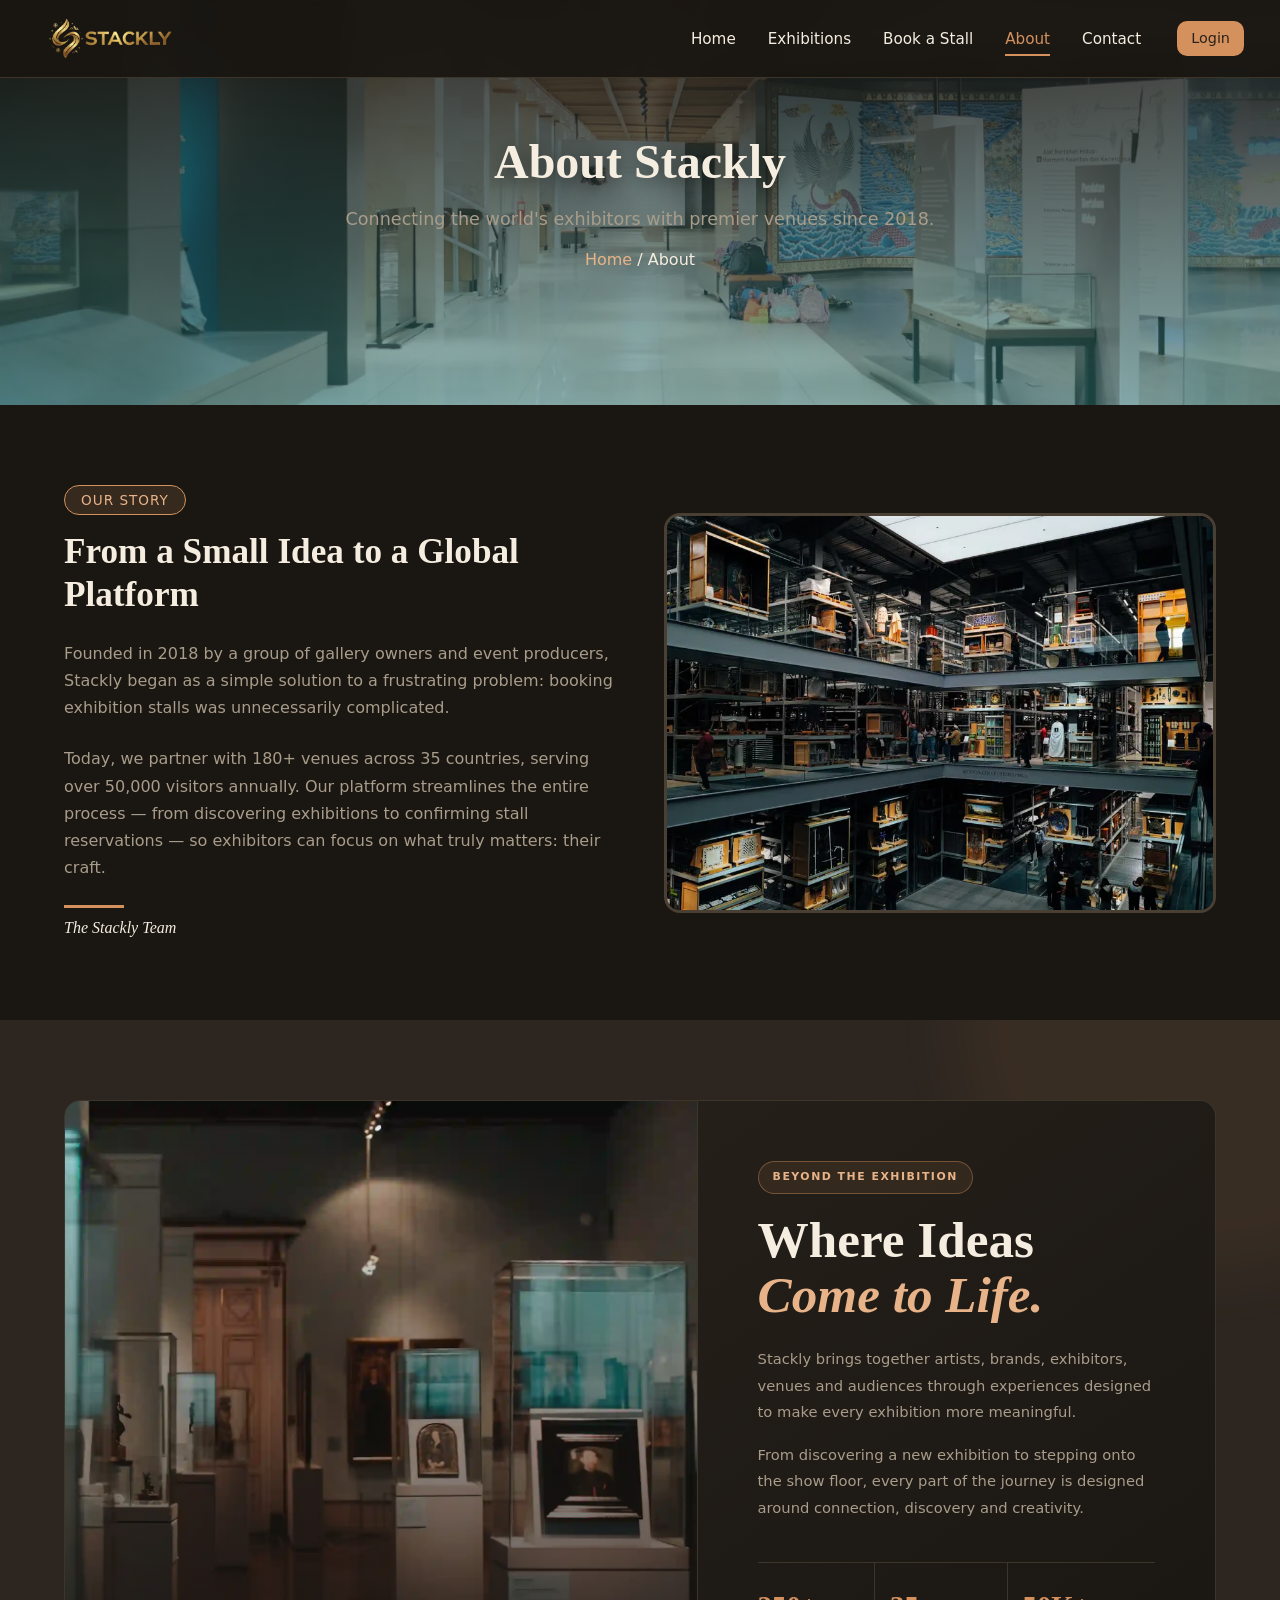
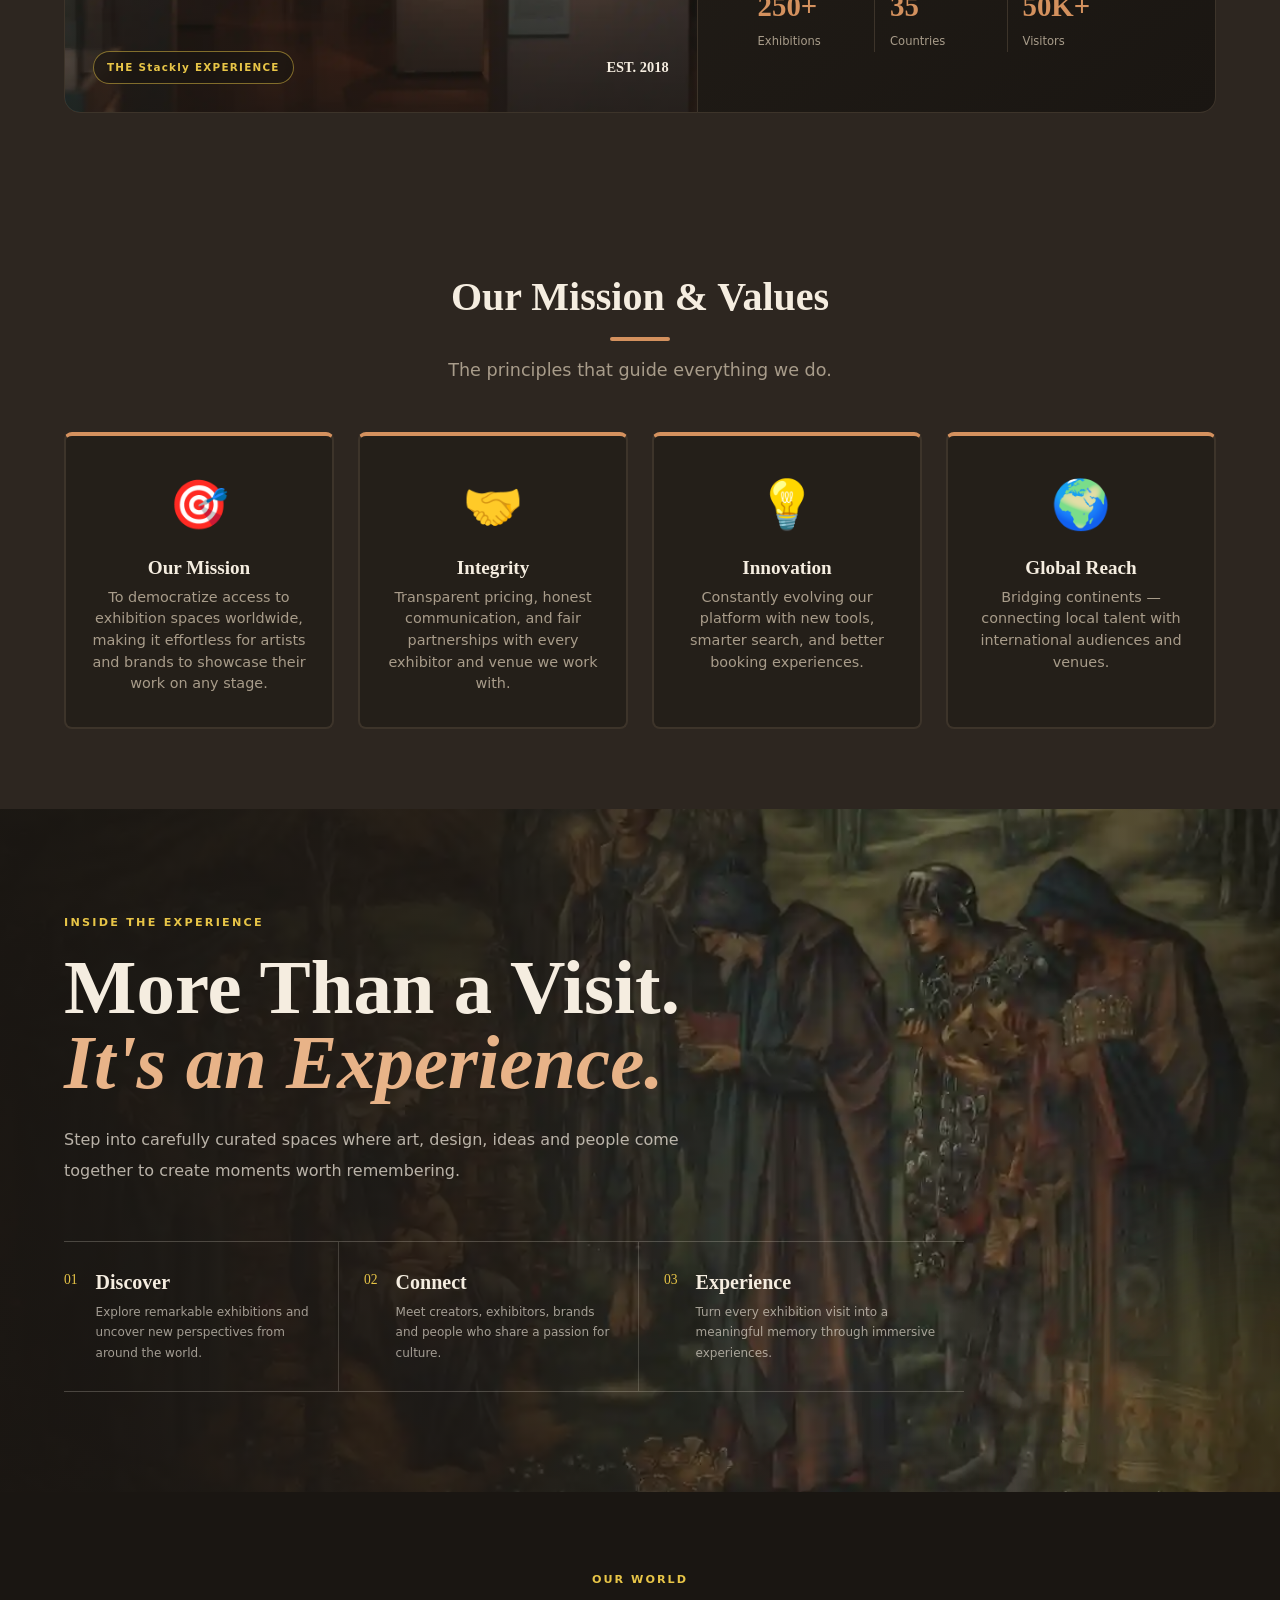
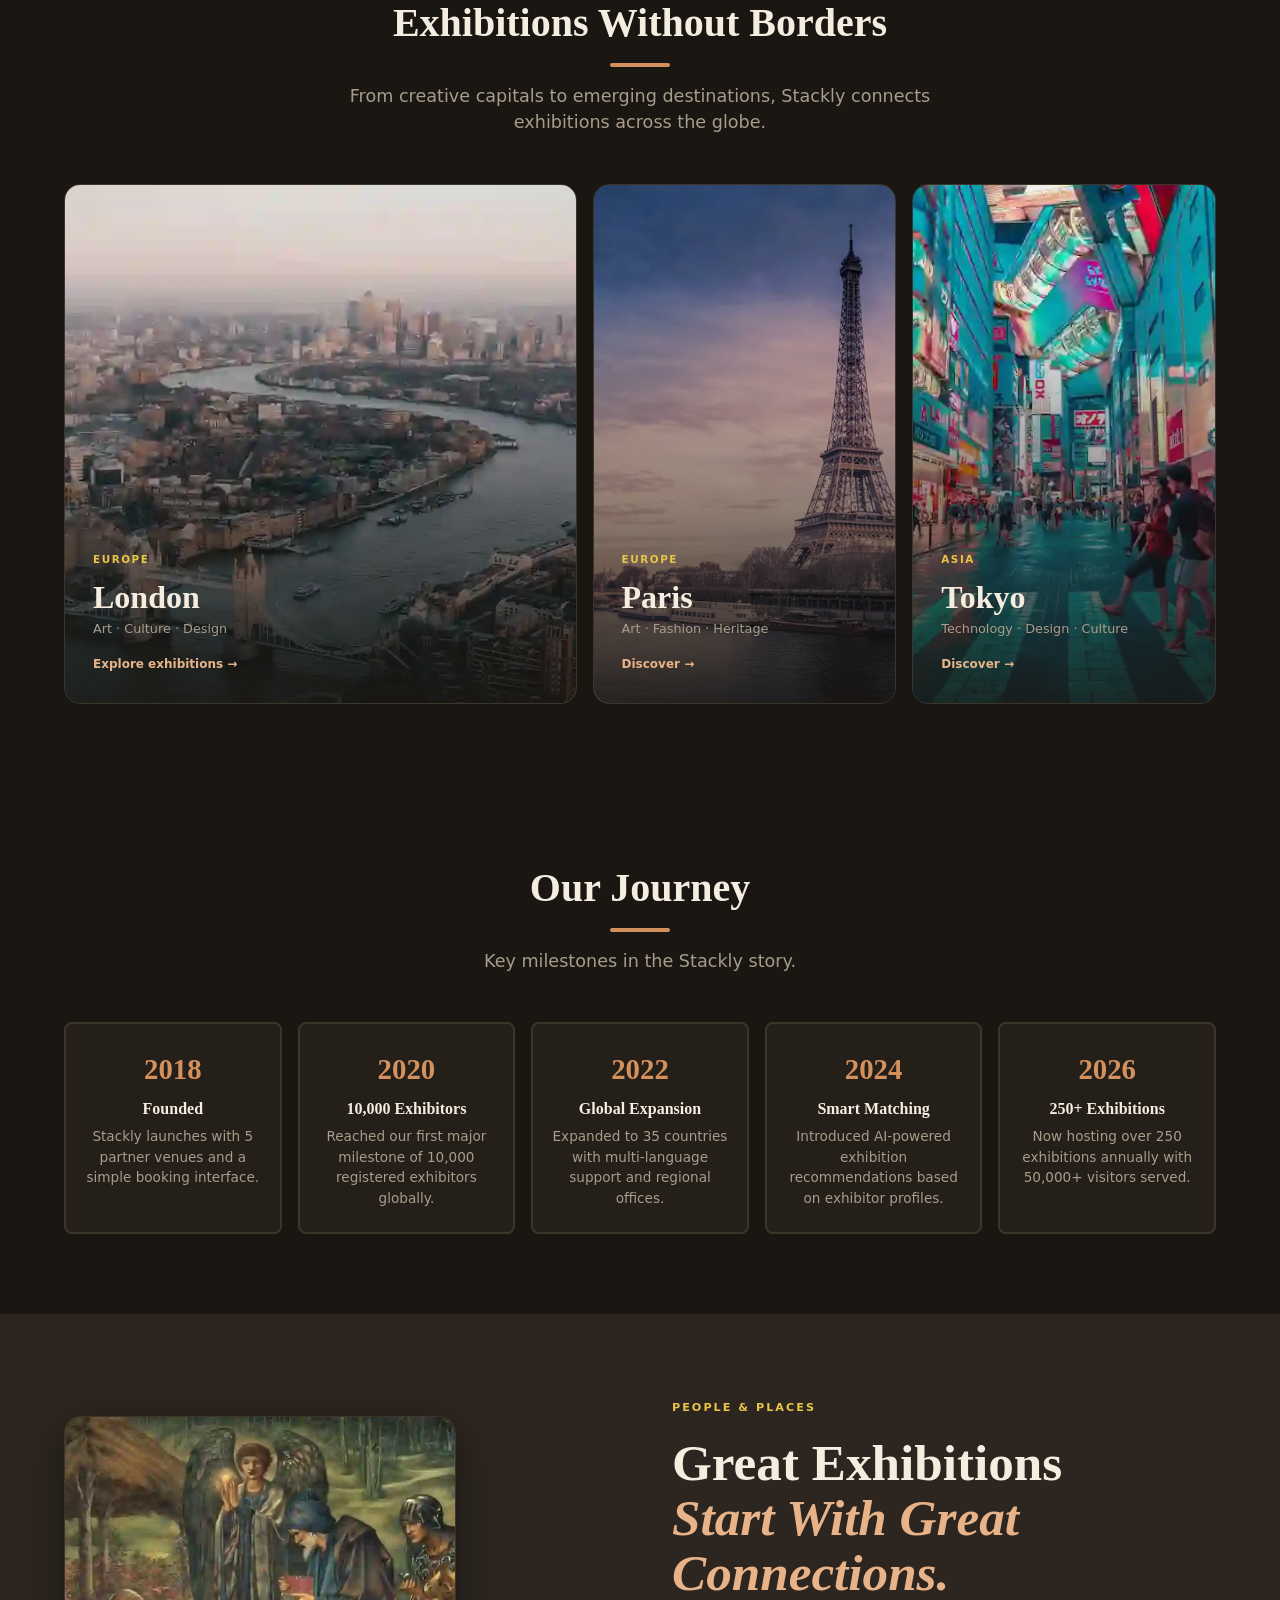
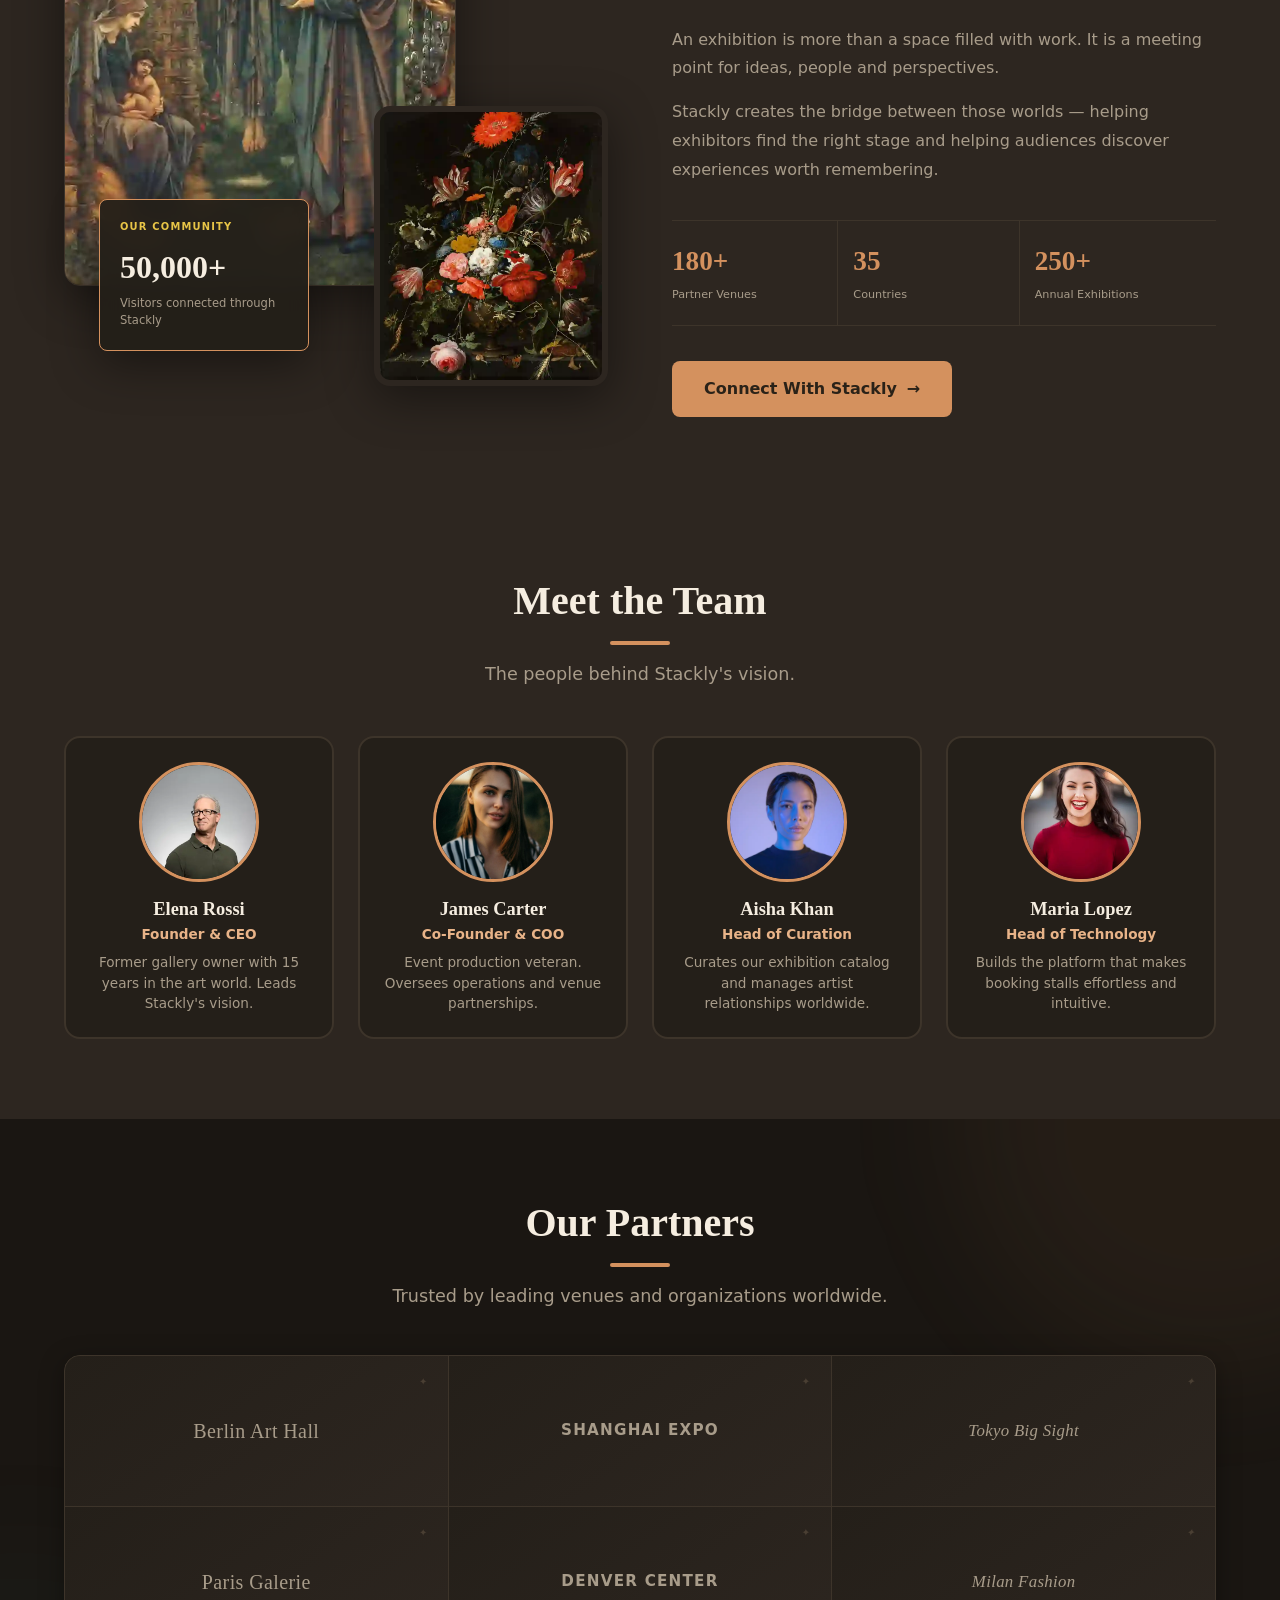
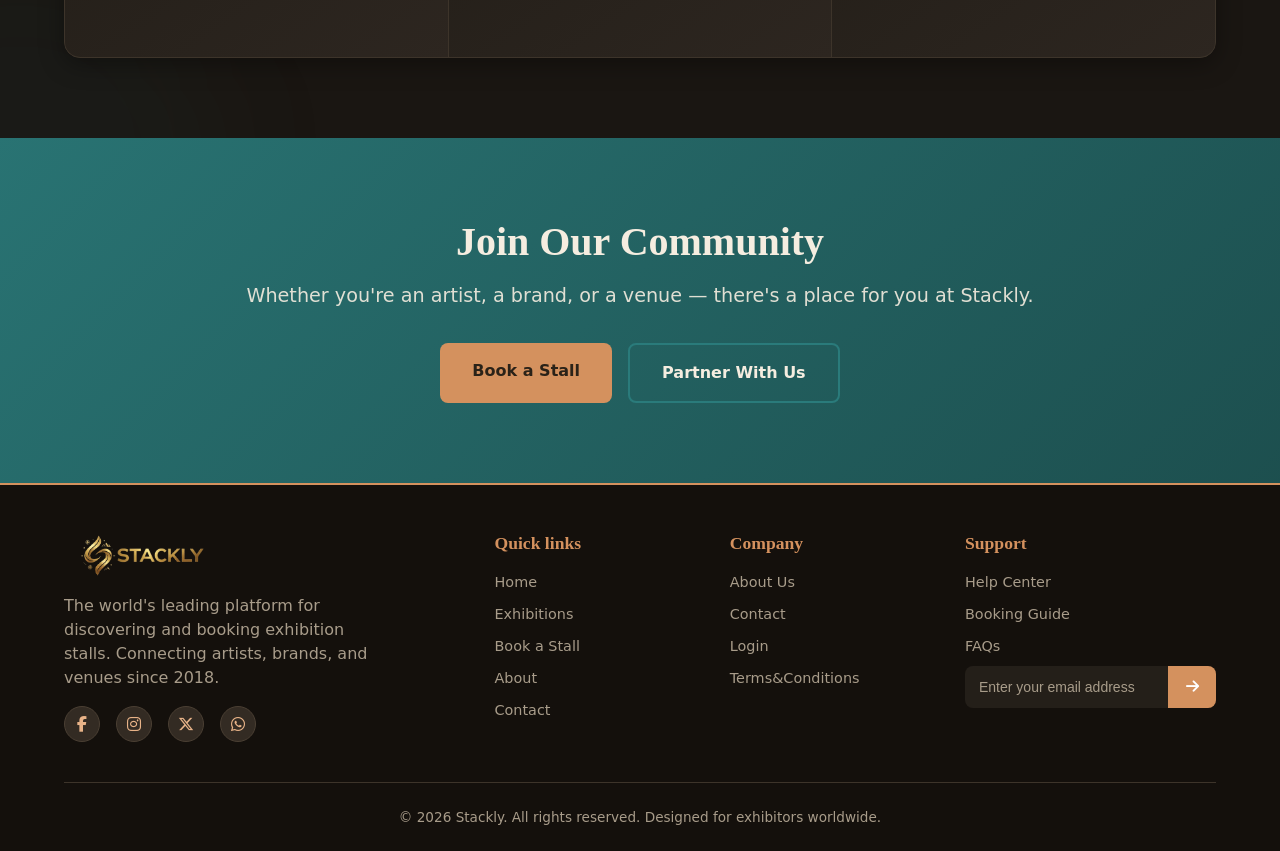
==== commit b183b50a: "bug-fixes1" ====
--- a/about.html
+++ b/about.html
@@ -631,13 +631,13 @@
           <div class="footer-socials">
             <a href="#" aria-label="Facebook"><i class="fab fa-facebook-f"></i></a>
             <a href="#" aria-label="Instagram"><i class="fab fa-instagram"></i></i></a>
-            <a href="#" aria-label="twitter"><i class="fab fa-twitter"></i></i></a>
+            <a href="#" aria-label="twitter"><i class="fab fa-x-twitter"></i></a>
             <a href="#" aria-label="Whatsapp"><i class="fab fa-whatsapp"></i></i></a>
             
           </div>
         </div>
         <div class="footer-col">
-          <h4>Explore</h4>
+          <h4>Quick links</h4>
           <ul>
             <li><a href="index.html">Home</a></li>
             <li><a href="exhibitions.html">Exhibitions</a></li>
--- a/css/common.css
+++ b/css/common.css
@@ -1003,7 +1003,7 @@
    NEWSLETTER
    ============================================ */
 
-.newsletter-col p {
+footer .newsletter-col p {
   color: var(--text-muted);
   font-size: 14px;
   line-height: 1.7;
@@ -1011,7 +1011,7 @@
   max-width: 300px;
 }
 
-.newsletter-form {
+footer .newsletter-form {
   display: flex;
   width: 100%;
   max-width: 330px;
@@ -1022,7 +1022,7 @@
   margin-bottom: 14px;
 }
 
-.newsletter-form input {
+footer .newsletter-form input {
   flex: 1;
   min-width: 0;
   border: none;
@@ -1033,11 +1033,11 @@
   font-size: 14px;
 }
 
-.newsletter-form input::placeholder {
+footer .newsletter-form input::placeholder {
   color: var(--text-muted);
 }
 
-.newsletter-form button {
+footer .newsletter-form button {
   width: 48px;
   border: none;
   background: var(--primary);
@@ -1047,11 +1047,11 @@
   transition: background 0.3s ease;
 }
 
-.newsletter-form button:hover {
+footer .newsletter-form button:hover {
   background: var(--primary-dark);
 }
 
-.newsletter-col small {
+footer .newsletter-col small {
   display: flex;
   align-items: center;
   gap: 7px;
@@ -1059,6 +1059,25 @@
   font-size: 12px;
 }
 
-.newsletter-col small i {
+footer .newsletter-col small i {
   color: var(--primary);
+}
+
+/* ============================================
+   NAVBAR LOGIN BUTTON - DESKTOP
+   ============================================ */
+
+.nav-links > li:last-child .nav-cta {
+  padding: 10px 14px;
+  margin-left: 4px;
+  border-radius: 10px;
+  font-size: 0.9rem;
+  line-height: 1;
+  display: inline-flex;
+  align-items: center;
+  justify-content: center;
+}
+
+.nav-links > li:last-child {
+  margin-right: 4px;
 }
